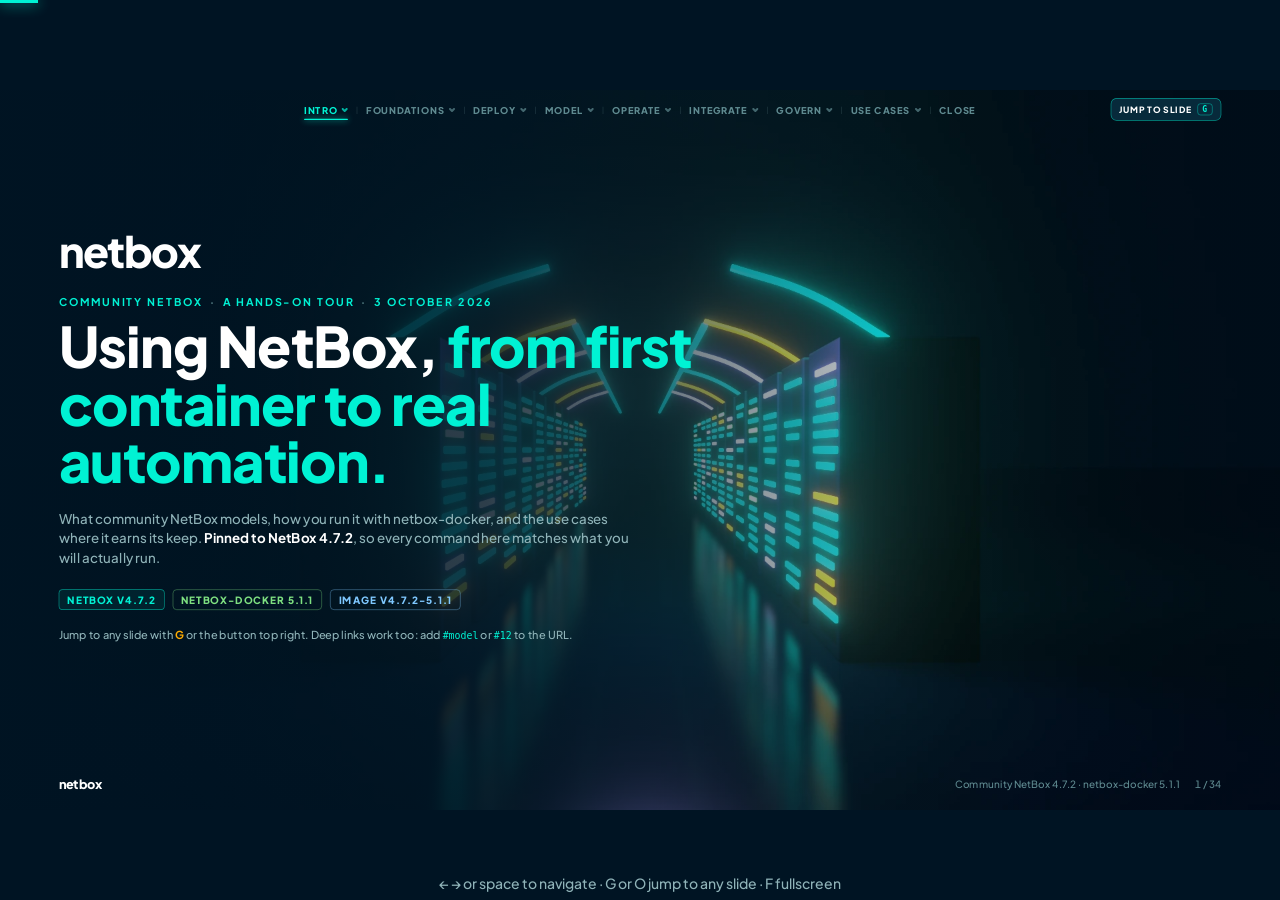
==== index.html @ e9784f98 "Add community NetBox 4.7.2 HTML presentation A 34-slide browser deck on using community NetBox, pinn" ====
<!DOCTYPE html>
<html lang="en">
<head>
<meta charset="utf-8">
<meta name="viewport" content="width=device-width, initial-scale=1">
<!-- HTML slides engine: fixed 1920x1080 stage, topic navigation, step reveals and auto-drawn diagram edges. -->
<title>Using Community NetBox 4.7.2</title>
<link rel="preconnect" href="https://fonts.googleapis.com">
<link rel="stylesheet" href="https://fonts.googleapis.com/css2?family=Plus+Jakarta+Sans:wght@400;500;600;700;800&display=swap">
<style>
  :root{
    --bg:#001423; --panel:#04202f; --panel-2:#072a3b; --panel-3:#083544;
    --line:rgba(0,242,212,.22); --line-strong:rgba(0,242,212,.55);
    --teal:#00f2d4; --teal-dim:#00857d; --text:#ffffff;
    --muted:#8fb3b8; --muted-2:#5f8a90; --yellow:#ffac00; --power:#7ee081; --red:#ff5d5d; --violet:#b39dff;
    --font:"Plus Jakarta Sans",system-ui,-apple-system,"Segoe UI",Helvetica,Arial,sans-serif;
    --mono:"SF Mono",Menlo,Consolas,monospace;
  }
  *{box-sizing:border-box}
  html,body{margin:0;height:100%;background:var(--bg);color:var(--text);font-family:var(--font);overflow:hidden}
  body{font-weight:500;-webkit-font-smoothing:antialiased}
  a{color:var(--teal);text-decoration:none}
  a:hover{text-decoration:underline}
  .viewport{position:fixed;inset:0;background:var(--bg)}
  .stage{position:absolute;left:50%;top:50%;width:1920px;height:1080px;transform-origin:center center;overflow:hidden}
  .slide{position:absolute;inset:0;padding:72px 88px 96px;display:none;flex-direction:column;justify-content:center}
  .slide.active{display:flex}

  .eyebrow{font-size:16px;font-weight:700;letter-spacing:.18em;text-transform:uppercase;color:var(--teal)}
  .eyebrow .sep{color:var(--muted-2);margin:0 10px}
  h1{font-size:44px;line-height:1.08;font-weight:800;margin:12px 0 0;letter-spacing:-.015em;max-width:62ch}
  h1 .accent{color:var(--teal)}
  .lede{font-size:20px;line-height:1.45;color:var(--muted);margin:12px 0 0;max-width:90ch}
  .lede b{color:var(--text)}
  .label{font-size:14px;font-weight:800;letter-spacing:.15em;text-transform:uppercase;color:var(--muted-2)}
  code,.mono{font-family:var(--mono);font-size:.9em;color:var(--teal)}
  .footer{position:absolute;left:88px;right:88px;bottom:28px;display:flex;justify-content:space-between;align-items:center;font-size:15px;color:var(--muted-2);gap:40px}
  .footer .wordmark{font-weight:800;font-size:19px;letter-spacing:-.02em;color:var(--text)}
  .footer .wordmark span{color:var(--teal);font-weight:600;margin-left:4px}
  .footer .num{font-variant-numeric:tabular-nums}
  .prog{position:absolute;left:0;top:0;height:3px;background:var(--teal);box-shadow:0 0 14px var(--teal);z-index:60;transition:width .45s}
  .hint{position:fixed;left:50%;bottom:8px;transform:translateX(-50%);font-size:14px;color:var(--muted);transition:opacity .6s;z-index:70}
  .hint.hide{opacity:0}

  [data-in]{opacity:0;transform:translateY(16px);transition:opacity .45s,transform .45s}
  [data-in].vis{opacity:1;transform:none}

  /* status chips */
  .st{display:inline-flex;align-items:center;gap:6px;font-size:13px;font-weight:800;letter-spacing:.1em;text-transform:uppercase;padding:4px 9px;border-radius:6px;white-space:nowrap;line-height:1}
  .st.ok{color:var(--teal);border:1px solid var(--line-strong);background:rgba(0,242,212,.07)}
  .st.part{color:var(--yellow);border:1px solid rgba(255,172,0,.55);background:rgba(255,172,0,.07)}
  .st.no{color:var(--red);border:1px solid rgba(255,93,93,.55);background:rgba(255,93,93,.07)}
  .st.cf{color:var(--violet);border:1px solid rgba(179,157,255,.5)}
  .st.nat{color:var(--power);border:1px solid rgba(126,224,129,.5)}
  .st.pl{color:#7fc8ff;border:1px solid rgba(127,200,255,.5)}

  .card{background:var(--panel);border:1px solid var(--line);border-radius:14px;padding:18px 22px;display:flex;flex-direction:column;gap:8px;min-height:0}
  .card h3{margin:0;font-size:22px;font-weight:800;letter-spacing:-.01em}
  .card p{margin:0;font-size:18px;line-height:1.45;color:#dbe8ea}
  .card.hl{border-color:var(--line-strong);background:var(--panel-3)}
  .card.warn{border-color:rgba(255,172,0,.4);background:rgba(255,172,0,.05)}
  .card.bad{border-color:rgba(255,93,93,.4);background:rgba(255,93,93,.05)}
  .g2{display:grid;grid-template-columns:repeat(2,1fr);gap:20px}
  .g3{display:grid;grid-template-columns:repeat(3,1fr);gap:20px}
  .g4{display:grid;grid-template-columns:repeat(4,1fr);gap:18px}
  .body{flex:0 0 auto;margin-top:28px;display:flex;flex-direction:column;gap:20px}
  ul.t{margin:0;padding-left:18px;font-size:17.5px;line-height:1.5;color:#dbe8ea}
  ul.t li{margin-bottom:4px}
  ul.t li b{color:var(--text)}
  .note{font-size:16.5px;line-height:1.45;color:var(--muted)}
  .note b{color:var(--yellow)}
  .where{font-family:var(--mono);font-size:13.5px;color:var(--muted);border-top:1px solid rgba(143,179,184,.18);padding-top:8px;margin-top:auto}
  .where a{font-family:var(--mono)}

  pre{margin:0;font-family:var(--mono);font-size:16px;line-height:1.55;color:#dbe8ea;white-space:pre;overflow:hidden}
  pre .c{color:var(--muted-2)} pre .m{color:var(--yellow)} pre .k{color:var(--teal)} pre .r{color:var(--power)} pre .e{color:var(--red)}

  /* tables */
  .tbl{border:1px solid var(--line);border-radius:14px;overflow:hidden;background:var(--panel)}
  .tr{display:grid;align-items:center;border-bottom:1px solid rgba(143,179,184,.13)}
  .tr:last-child{border-bottom:0}
  .tr>div{padding:11px 18px;font-size:17px;line-height:1.35;color:#dbe8ea}
  .tr.h>div{font-size:13px;font-weight:800;letter-spacing:.14em;text-transform:uppercase;color:var(--muted-2);background:var(--panel-2)}
  .tr .n{font-weight:800;color:var(--text)}
  .tr.sec>div{font-size:13px;font-weight:800;letter-spacing:.16em;text-transform:uppercase;color:var(--teal);background:rgba(0,242,212,.05);padding:8px 18px}
  .tr.sec.hi>div{color:var(--yellow);background:rgba(255,172,0,.05)}

  /* title */
  .s-title{justify-content:center}
  .g2,.g3,.g4{align-items:start}
  .g2.eq,.g3.eq,.g4.eq{align-items:stretch}
  .s-title h1{font-size:84px;max-width:18ch;line-height:1.03}
  .lockup{display:flex;align-items:center;gap:22px;margin-bottom:28px}
  .lockup .nb{font-size:30px;font-weight:800;letter-spacing:-.025em}
  .lockup .nb i{font-style:normal;color:var(--teal);font-weight:600;margin-left:5px}
  .lockup .x{width:1px;height:32px;background:rgba(143,179,184,.32)}
  .lockup .cu{font-size:26px;font-weight:700;color:var(--muted)}
  .orbit{position:absolute;right:-180px;top:-160px;width:900px;height:900px;opacity:.45;pointer-events:none}
  .orbit circle{fill:none;stroke:rgba(0,242,212,.16)}
  .legend{display:flex;gap:14px;flex-wrap:wrap;align-items:center;margin-top:30px}
  .legend span.l{font-size:15px;color:var(--muted);font-weight:600;margin-right:10px}

  /* diagram helpers */
  .dia{position:relative;background:var(--panel);border:1px solid var(--line);border-radius:18px;overflow:hidden}
  .dia::before{content:"";position:absolute;inset:0;background-image:radial-gradient(rgba(0,242,212,.06) 1px,transparent 1px);background-size:26px 26px;pointer-events:none}
  .dia svg.w{position:absolute;inset:0;width:100%;height:100%}
  .dia svg.w path{fill:none;stroke:rgba(0,242,212,.45);stroke-width:2}
  .dia svg.w path.y{stroke:rgba(255,172,0,.6);stroke-dasharray:6 6}
  .dia svg.w path.r{stroke:rgba(255,93,93,.6);stroke-dasharray:6 6}
  .dia svg.w path.v{stroke:rgba(179,157,255,.65)}
  .dia svg.w text{font-family:var(--font);font-size:13px;font-weight:700;fill:var(--muted);letter-spacing:.06em}
  .nd{position:absolute;background:var(--panel-2);border:1px solid rgba(0,242,212,.25);border-radius:12px;padding:10px 14px;display:flex;flex-direction:column;gap:3px}
  .nd b{font-size:17px;font-weight:800;letter-spacing:-.01em}
  .nd small{font-size:14.5px;color:var(--muted);font-weight:600;line-height:1.35}
  .nd .v{font-family:var(--mono);font-size:13.5px;color:var(--teal)}
  .nd.co{border-color:rgba(179,157,255,.6);background:rgba(179,157,255,.07)}
  .nd.cfx{border-style:dashed;border-color:rgba(179,157,255,.55)}
  .nd.hero{border-color:var(--teal);background:var(--panel-3);box-shadow:0 0 30px rgba(0,242,212,.15)}
  .nd.gap{border-color:rgba(255,93,93,.55);background:rgba(255,93,93,.06)}
  .nd.ext{border-color:rgba(143,179,184,.35);background:rgba(0,20,35,.6)}
  .nd .k{font-size:12px;font-weight:800;letter-spacing:.14em;text-transform:uppercase;color:var(--muted-2)}

  /* mapping slide */
  .map{display:grid;grid-template-columns:repeat(4,1fr);gap:16px}
  .mp{background:var(--panel);border:1px solid var(--line);border-radius:14px;padding:14px 18px;display:flex;flex-direction:column;gap:7px;border-left:5px solid var(--c,var(--teal))}
  .mp .t{font-size:19px;font-weight:800}
  .mp .s{font-size:14px;color:var(--muted);font-weight:600}
  .mp .row{display:flex;justify-content:space-between;gap:10px;align-items:center;font-size:15.5px;color:#dbe8ea;padding:5px 0;border-top:1px solid rgba(143,179,184,.12)}
  .mp .row code{font-size:13.5px}
  .mp .row>span:first-child{flex:1}
  .dia svg.e{position:absolute;inset:0;width:100%;height:100%;pointer-events:none;overflow:visible}
  .dia svg.e path{fill:none;stroke:rgba(0,242,212,.5);stroke-width:2}
  .dia svg.e path.v{stroke:rgba(179,157,255,.7)}
  .dia svg.e path.r{stroke:rgba(255,93,93,.6);stroke-dasharray:6 6}
  .dia svg.e path.y{stroke:rgba(255,172,0,.6);stroke-dasharray:6 6}
  .dia svg.e text{font-family:var(--font);font-size:13px;font-weight:700;fill:var(--muted);letter-spacing:.05em;paint-order:stroke;stroke:var(--panel);stroke-width:5px}

  /* flow */
  .flow{display:flex;align-items:stretch;gap:0}
  .fs{flex:1;background:var(--panel);border:1px solid var(--line);border-radius:12px;padding:12px 14px;display:flex;flex-direction:column;gap:5px;position:relative}
  .fs + .fs{margin-left:22px}
  .fs + .fs::before{content:"";position:absolute;left:-17px;top:50%;width:10px;height:10px;border-top:3px solid var(--teal);border-right:3px solid var(--teal);transform:translateY(-50%) rotate(45deg)}
  .fs .n{font-size:12px;font-weight:800;letter-spacing:.14em;text-transform:uppercase;color:var(--muted-2)}
  .fs b{font-size:18px;font-weight:800}
  .fs small{font-size:15px;color:var(--muted);font-weight:600;line-height:1.35}
  .fs .st{align-self:flex-start;margin-top:auto}
  .fs.bad{border-color:rgba(255,93,93,.45)}
  .fs.part{border-color:rgba(255,172,0,.45)}

  /* tree */
  .tree{font-family:var(--mono);font-size:17px;line-height:1.75;color:#dbe8ea;white-space:pre}
  .tree .p{color:var(--teal)}
  .tree .z{color:var(--violet)}
  .tree .m{color:var(--muted-2)}
  .tree .rv{color:var(--yellow)}

  /* nested address plan (platform deck style) */
  .ipd{position:relative;height:560px}
  .ipb{position:absolute;border:1px solid rgba(0,242,212,.2);border-radius:14px;background:rgba(4,32,47,.55)}
  .ipb>.h{position:absolute;left:16px;right:16px;top:12px;display:flex;justify-content:space-between;align-items:center;gap:10px;font-size:14px;font-weight:800;letter-spacing:.12em;text-transform:uppercase;color:var(--muted-2)}
  .ipb>.h b{font-family:var(--mono);font-size:16px;letter-spacing:0;text-transform:none;color:var(--text);font-weight:700;margin-left:6px}
  .ipb.vrf{border-style:dashed;border-color:rgba(255,172,0,.35);background:transparent}
  .ipb.vrf>.h{color:rgba(255,172,0,.8)}
  .ipb.pool{border-color:rgba(179,157,255,.45)}
  .ipb.pool>.h{color:var(--violet)}
  .ipb.green{border-style:dashed;border-color:rgba(0,242,212,.45)}
  .tgs{display:flex;gap:6px;flex-wrap:wrap}
  .tg{font-size:14px;font-weight:800;letter-spacing:.04em;text-transform:none;padding:4px 8px;border-radius:6px;border:1px solid rgba(143,179,184,.3);color:var(--muted);white-space:nowrap}
  .tg.z{color:var(--violet);border-color:rgba(179,157,255,.5)}
  .tg.s{color:var(--teal);border-color:var(--line-strong)}
  .ipin{position:absolute;left:12px;right:12px;top:46px;display:flex;flex-direction:column;gap:8px}
  .ipu{display:grid;grid-template-columns:1fr 54px;gap:10px;align-items:center}
  .ipu .bar{height:9px;border-radius:5px;background:rgba(143,179,184,.16);overflow:hidden}
  .ipu .bar i{display:block;height:100%;background:var(--teal);border-radius:5px}
  .ipu em{font-style:normal;font-size:14px;font-weight:800;color:var(--teal);text-align:right;font-variant-numeric:tabular-nums}
  .iprow{display:grid;grid-template-columns:auto 1fr;gap:16px;align-items:center;padding:7px 10px;border-radius:8px;background:rgba(0,20,35,.6);border:1px solid rgba(143,179,184,.16)}
  .iprow .a{font-family:var(--mono);font-size:14.5px;color:var(--teal);white-space:nowrap}
  .iprow .t{font-size:14.5px;font-weight:600;color:var(--muted);text-align:right;line-height:1.25}
  .iprow .t s{text-decoration:none;display:block;font-size:13.5px;color:var(--teal)}
  .iprow.rng{border-style:dashed}
  .iprow.rv .a,.iprow.rv .t s{color:var(--yellow)}
  .iprow.nx{border-style:dashed;border-color:rgba(0,242,212,.4)}
  .ipmore{font-size:14px;font-weight:700;color:var(--muted-2);padding:0 10px}

  /* NetBox links */
  a.nb{display:inline-flex;align-items:center;gap:5px;font-family:var(--mono);font-size:13px;font-weight:700;color:var(--teal);border:1px solid var(--line-strong);border-radius:6px;padding:3px 8px;background:rgba(0,242,212,.06);white-space:nowrap;text-decoration:none;line-height:1.2}
  a.nb::after{content:"\2197";font-family:var(--font)}
  a.nb:hover{background:var(--teal);color:var(--bg);text-decoration:none}
  span.nb.none{display:inline-flex;font-size:12.5px;font-weight:700;color:var(--muted-2);border:1px dashed rgba(143,179,184,.35);border-radius:6px;padding:3px 8px;white-space:nowrap}
  a.lk{color:inherit;text-decoration:underline;text-decoration-color:rgba(0,242,212,.55);text-underline-offset:3px;text-decoration-thickness:1.5px}
  a.lk:hover{color:var(--teal)}
  .links{display:flex;gap:6px;flex-wrap:wrap;margin-top:8px}
  .tr .links{margin-top:0}

  .tbl.tight .tr>div{padding:7px 18px}  .lg{display:inline-block;background-repeat:no-repeat;background-position:left center;background-size:contain;flex:none}
  .footer .right{display:flex;align-items:center;gap:22px}
  /* topic navigation */
  .topics{position:absolute;left:88px;right:88px;top:14px;display:flex;justify-content:center;align-items:center;gap:2px;z-index:80}
  .tsec{position:relative}
  .tsec>button{background:none;border:0;font-family:var(--font);font-size:14px;font-weight:800;letter-spacing:.1em;text-transform:uppercase;color:var(--muted-2);padding:7px 11px;border-radius:8px;cursor:pointer;white-space:nowrap;position:relative;display:flex;align-items:center;gap:6px;transition:color .2s,background .2s}
  .tsec>button svg{width:10px;height:10px;stroke:currentColor;fill:none;stroke-width:3;stroke-linecap:round;stroke-linejoin:round;opacity:.7}
  .tsec:hover>button,.tsec.open>button{color:var(--text);background:rgba(0,242,212,.09)}
  .tsec.cur>button{color:var(--teal)}
  .tsec.cur>button::after{content:"";position:absolute;left:11px;right:11px;bottom:1px;height:2px;border-radius:2px;background:var(--teal);box-shadow:0 0 10px var(--teal)}
  .topics>span{width:1px;height:11px;background:rgba(143,179,184,.22);flex:none}
  .dd{position:absolute;left:50%;top:100%;padding-top:8px;min-width:300px;transform:translate(-50%,-4px);opacity:0;visibility:hidden;transition:opacity .15s,transform .15s,visibility .15s}
  .tsec:hover .dd,.tsec.open .dd{opacity:1;visibility:visible;transform:translate(-50%,0)}
  .tsec.hush .dd{opacity:0;visibility:hidden}
  .dd .in{background:var(--panel-2);border:1px solid var(--line-strong);border-radius:14px;padding:8px;box-shadow:0 24px 60px rgba(0,0,0,.6)}
  .dd button{display:grid;grid-template-columns:30px 1fr;gap:6px;align-items:baseline;width:100%;text-align:left;background:none;border:0;font-family:var(--font);font-size:15px;font-weight:700;color:#dbe8ea;padding:9px 12px;border-radius:9px;cursor:pointer;white-space:nowrap}
  .dd button em{font-style:normal;font-size:14px;color:var(--muted-2);font-weight:800;font-variant-numeric:tabular-nums}
  .dd button:hover{background:rgba(0,242,212,.1);color:var(--text)}
  .dd button.cur{background:var(--panel-3);color:var(--teal)}
  .dd button.cur em{color:var(--teal)}

  /* overview */
  .ov{position:fixed;inset:0;background:rgba(0,10,18,.96);z-index:90;display:none;padding:48px 60px;overflow:auto}
  .ov.on{display:block}
  .ov h2{margin:0 0 20px;font-size:24px}
  .ovg{display:grid;grid-template-columns:repeat(4,1fr);gap:10px}
  .ovg button{text-align:left;background:var(--panel);border:1px solid var(--line);border-radius:10px;padding:12px 15px;color:var(--text);font-family:var(--font);font-size:15px;font-weight:700;cursor:pointer}
  .ovg button:hover,.ovg button.cur{border-color:var(--teal);background:var(--panel-3)}
  .ovg em{font-style:normal;color:var(--teal);margin-right:10px}

  /* ---- deck additions (community NetBox deck) ---- */
  .s-title .bgimg{position:absolute;inset:0;background:var(--bg) url(assets/renders/hero.webp) center/cover no-repeat}
  .s-title .bgimg::after{content:"";position:absolute;inset:0;background:linear-gradient(90deg,rgba(0,20,35,.96) 0%,rgba(0,20,35,.82) 38%,rgba(0,20,35,.15) 75%,rgba(0,20,35,.35) 100%)}
  .s-title>*:not(.bgimg):not(.footer){position:relative;z-index:1}
  .s-title .vchips{display:flex;gap:12px;flex-wrap:wrap;margin-top:34px}
  .s-title .vchips .st{font-size:15px;padding:7px 12px}

  .shot{position:relative;border-radius:18px;overflow:hidden;border:1px solid var(--line-strong);background:#000014 center/cover no-repeat;box-shadow:0 0 60px rgba(0,242,212,.08)}
  .shot figcaption{position:absolute;left:0;right:0;bottom:0;padding:34px 20px 14px;font-size:14px;font-weight:700;letter-spacing:.06em;color:var(--muted);background:linear-gradient(0deg,rgba(0,20,35,.9),transparent)}
  .split{display:grid;grid-template-columns:1fr 720px;gap:36px;align-items:stretch}
  .split.rev{grid-template-columns:720px 1fr}
  .split>.col{display:flex;flex-direction:column;gap:18px;min-width:0}
  figure.shot{margin:0}

  .code{background:#00101b;border:1px solid var(--line);border-radius:14px;overflow:hidden}
  .code .bar{display:flex;justify-content:space-between;align-items:center;padding:9px 18px;background:var(--panel-2);font-size:13px;font-weight:800;letter-spacing:.14em;text-transform:uppercase;color:var(--muted-2)}
  .code .bar b{color:var(--teal);font-weight:800}
  .code pre{padding:16px 20px;font-size:16px;line-height:1.55}
  pre .s{color:var(--violet)}

  .tr.c2>div:nth-child(1){}
  .tr.c3{grid-template-columns:300px 1fr 330px}
  .tr.c4{grid-template-columns:300px 1fr 1fr 300px}
  .tr.c2{grid-template-columns:420px 1fr}
  .card h3 small{font-size:13px;font-weight:800;letter-spacing:.12em;text-transform:uppercase;color:var(--muted-2);display:block;margin-bottom:4px}
  .card.go{cursor:pointer;border-color:var(--line-strong);transition:border-color .2s,background .2s}
  .card.go.ex .nbr::after{content:"  \00b7  worked example \2192";color:var(--muted);letter-spacing:.1em}
  .card.go:hover{border-color:var(--teal);background:var(--panel-3)}
  .card .nbr{font-size:13px;font-weight:800;letter-spacing:.14em;text-transform:uppercase;color:var(--teal)}
  .keys{display:flex;gap:10px;flex-wrap:wrap}
  .keys kbd{font-family:var(--mono);font-size:15px;color:var(--text);background:var(--panel-2);border:1px solid var(--line-strong);border-bottom-width:3px;border-radius:7px;padding:3px 9px}
  .big{font-size:30px;font-weight:800;letter-spacing:-.01em}
  .big .accent{color:var(--teal)}
  .mono-pill{font-family:var(--mono);font-size:19px;font-weight:700;color:var(--teal);background:rgba(0,242,212,.07);border:1px solid var(--line-strong);border-radius:10px;padding:10px 16px;display:inline-block}

  /* jump control */
  .jumpbtn{position:absolute;right:88px;top:12px;z-index:85;display:flex;align-items:center;gap:8px;background:var(--panel-2);border:1px solid var(--line-strong);border-radius:9px;color:var(--text);font-family:var(--font);font-size:13px;font-weight:800;letter-spacing:.1em;text-transform:uppercase;padding:7px 12px;cursor:pointer}
  .jumpbtn:hover{background:var(--panel-3);border-color:var(--teal)}
  .jumpbtn kbd{font-family:var(--mono);font-size:12px;color:var(--teal);border:1px solid var(--line-strong);border-radius:5px;padding:1px 6px}
  .ovbar{display:flex;gap:16px;align-items:center;margin:0 0 20px}
  .ovbar h2{margin:0}
  .ovbar input{flex:1;max-width:560px;background:var(--panel);border:1px solid var(--line-strong);border-radius:10px;color:var(--text);font-family:var(--font);font-size:17px;font-weight:600;padding:11px 16px;outline:none}
  .ovbar input:focus{border-color:var(--teal);box-shadow:0 0 0 3px rgba(0,242,212,.15)}
  .ovbar span{font-size:14px;color:var(--muted)}
  .ovg button small{display:block;margin-top:4px;font-size:12px;font-weight:800;letter-spacing:.12em;text-transform:uppercase;color:var(--muted-2)}
  .ovg button.off{display:none}
  .ovg button.hit{border-color:var(--teal);background:var(--panel-3)}

  /* plain text wordmark, no logo artwork */
  .footer .brand{display:flex;align-items:center;gap:18px}
  .titlemark{font-size:64px;font-weight:800;letter-spacing:-.035em;line-height:1;margin-bottom:34px}
</style>
</head>
<body>
<div class="viewport">
<div class="prog" id="prog"></div>
<div class="stage" id="stage">
<nav class="topics" id="topics"></nav>
<button class="jumpbtn" id="jumpbtn" type="button">Jump to slide <kbd>G</kbd></button>
<!-- ============================================================ 1 TITLE -->
<section class="slide s-title active" id="title" data-title="Title" data-topic="Intro">
  <div class="bgimg" role="img" aria-label="A data centre aisle rendered in Blender, racks lit in teal and amber with glowing overhead cabling"></div>
  <div class="titlemark">netbox</div>
  <div class="eyebrow">Community NetBox<span class="sep">&middot;</span>A hands-on tour<span class="sep">&middot;</span>3 October 2026</div>
  <h1>Using NetBox, <span class="accent">from first container to real automation.</span></h1>
  <p class="lede" style="margin-top:28px;max-width:62ch">What community NetBox models, how you run it with netbox-docker, and the use cases where it earns its keep. <b>Pinned to NetBox 4.7.2</b>, so every command here matches what you will actually run.</p>
  <div class="vchips">
    <span class="st ok">NetBox v4.7.2</span>
    <span class="st nat">netbox-docker 5.1.1</span>
    <span class="st pl">image v4.7.2-5.1.1</span>
  </div>
  <p class="note" style="margin-top:26px">Jump to any slide with <b>G</b> or the button top right. Deep links work too: add <code>#model</code> or <code>#12</code> to the URL.</p>
  <div class="footer"><div class="brand"><div class="wordmark">netbox</div></div><div class="right"><span>Community NetBox 4.7.2 &middot; netbox-docker 5.1.1</span><div class="num"></div></div></div>
</section>

<!-- ============================================================ 2 AGENDA -->
<section class="slide" id="agenda" data-title="Agenda">
  <div class="eyebrow">Intro<span class="sep">&middot;</span>Where we are going</div>
  <h1>Six chapters, <span class="accent">pick any one to jump in.</span></h1>
  <div class="body">
    <div class="g3 eq">
      <div class="card go" data-goto="foundations" data-in="1"><span class="nbr">01 &middot; Foundations</span><h3>What NetBox is</h3><p>Source of truth, the version story, what is new in 4.7 and the shape of the data model.</p></div>
      <div class="card go" data-goto="deploy" data-in="2"><span class="nbr">02 &middot; Deploy</span><h3>Running it with netbox-docker</h3><p>Five containers, a four-command quick start, hardening and upgrade traps.</p></div>
      <div class="card go" data-goto="model" data-in="3"><span class="nbr">03 &middot; Model</span><h3>Describing your estate</h3><p>DCIM, power and cooling, IPAM, virtualisation and circuits.</p></div>
      <div class="card go" data-goto="operate" data-in="4"><span class="nbr">04 &middot; Operate</span><h3>Customise and automate</h3><p>Custom fields, REST and GraphQL, event rules and custom scripts.</p></div>
      <div class="card go" data-goto="integrate" data-in="5"><span class="nbr">05 &middot; Integrate</span><h3>Plugging it into everything</h3><p>Ansible, Terraform, pynetbox and the plugin ecosystem.</p></div>
      <div class="card go" data-goto="govern" data-in="6"><span class="nbr">06 &middot; Govern and use cases</span><h3>Trust it, then use it</h3><p>Change logging, permissions, SSO, day-2 operations and eight worked use cases.</p></div>
    </div>
    <div class="card" data-in="7" style="flex-direction:row;align-items:center;gap:28px">
      <span class="label">Keys</span>
      <div class="keys"><span><kbd>&larr;</kbd> <kbd>&rarr;</kbd> or <kbd>space</kbd> step through</span><span><kbd>G</kbd> or <kbd>/</kbd> jump and search</span><span><kbd>A</kbd> reveal everything on a slide</span><span><kbd>F</kbd> fullscreen</span><span><kbd>Home</kbd> <kbd>End</kbd></span></div>
    </div>
  </div>
  <div class="footer"><div class="brand"><div class="wordmark">netbox</div></div><div class="right"><span>Community NetBox 4.7.2 &middot; netbox-docker 5.1.1</span><div class="num"></div></div></div>
</section>

<!-- ============================================================ 3 WHY NETBOX -->
<section class="slide" id="foundations" data-title="Why NetBox" data-topic="Foundations">
  <div class="eyebrow">Foundations<span class="sep">&middot;</span>The idea</div>
  <h1>NetBox records what your infrastructure <span class="accent">should be.</span> Everything else checks it.</h1>
  <div class="body">
    <div class="g3 eq">
      <div class="card hl" data-in="1"><h3>Intended state, not observed state</h3><p>Monitoring and discovery tell you what is happening. NetBox holds what you decided: the rack a server belongs in, the prefix a site was given, the circuit that feeds it.</p></div>
      <div class="card" data-in="2"><h3>An opinionated model</h3><p>Sites, racks, devices, cables, prefixes, VLANs, circuits and virtual machines already exist, with the relationships between them. You start modelling on day one instead of designing tables.</p></div>
      <div class="card" data-in="3"><h3>API first</h3><p>Anything you can click in the UI is available over REST and GraphQL. That is what lets automation read NetBox instead of a spreadsheet.</p></div>
    </div>
    <div class="card warn" data-in="4"><h3>What community NetBox does not do</h3><p>It does not poll devices, discover your network or push configuration to hardware. Those jobs belong to other tools that use NetBox as their input, which is exactly the pattern the later chapters show.</p><div class="where">source: <a class="lk" target="_blank" href="https://netboxlabs.com/docs/netbox/">NetBox documentation</a></div></div>
  </div>
  <div class="footer"><div class="brand"><div class="wordmark">netbox</div></div><div class="right"><span>Community NetBox 4.7.2 &middot; netbox-docker 5.1.1</span><div class="num"></div></div></div>
</section>

<!-- ============================================================ 4 VERSIONS -->
<section class="slide" data-title="Two version numbers">
  <div class="eyebrow">Foundations<span class="sep">&middot;</span>Versioning</div>
  <h1>Two version numbers, <span class="accent">one image tag.</span></h1>
  <div class="body">
    <div class="g3 eq">
      <div class="card"><span class="label">NetBox core</span><div class="big">v<span class="accent">4.7.2</span></div><p>Released 29 September 2026. The latest release in the 4.7 series.</p><div class="links"><a class="nb" target="_blank" href="https://github.com/netbox-community/netbox/releases/tag/v4.7.2">release v4.7.2</a></div></div>
      <div class="card"><span class="label">netbox-docker</span><div class="big"><span class="accent">5.1.1</span></div><p>The container packaging. It has its own version and only supports NetBox 4.7.x and above.</p><div class="links"><a class="nb" target="_blank" href="https://github.com/netbox-community/netbox-docker/releases/tag/5.1.1">release 5.1.1</a></div></div>
      <div class="card hl"><span class="label">Image tag to use</span><div class="big" style="font-size:25px"><span class="accent">v4.7.2-5.1.1</span></div><p>NetBox version, a dash, then the netbox-docker version it was built with.</p><div class="links"><a class="nb" target="_blank" href="https://hub.docker.com/r/netboxcommunity/netbox/tags">docker hub tags</a></div></div>
    </div>
    <div class="tbl tight" data-in="1">
      <div class="tr h c3" style="grid-template-columns:320px 1fr 260px"><div>Tag form</div><div>What it means</div><div>Use it for</div></div>
      <div class="tr c3" style="grid-template-columns:320px 1fr 260px"><div class="n"><code>vX.Y.Z-a.b.c</code></div><div>A specific NetBox release with a specific netbox-docker version</div><div><span class="st ok">Production</span></div></div>
      <div class="tr c3" style="grid-template-columns:320px 1fr 260px"><div class="n"><code>vX.Y-a.b.c</code></div><div>The newest patch of one NetBox minor, same netbox-docker version</div><div><span class="st part">Acceptable</span></div></div>
      <div class="tr c3" style="grid-template-columns:320px 1fr 260px"><div class="n"><code>latest-a.b.c</code></div><div>Whatever the newest stable NetBox is, which can change under you</div><div><span class="st no">Not for production</span></div></div>
    </div>
    <p class="note" data-in="2"><b>Watch out:</b> the <code>docker-compose.yml</code> in netbox-docker 5.1.1 defaults to the floating <code>v4.7-5.1.1</code>. Set <code>VERSION</code> yourself to pin it to <code>v4.7.2-5.1.1</code>, and keep the checked-out netbox-docker version in step with the image. The README is explicit that they must match.</p>
    <div class="where">source: <a class="lk" target="_blank" href="https://github.com/netbox-community/netbox-docker#container-image-tags">netbox-docker README, Container Image Tags</a> &middot; image tag published 2 October 2026 on Docker Hub</div>
  </div>
  <div class="footer"><div class="brand"><div class="wordmark">netbox</div></div><div class="right"><span>Community NetBox 4.7.2 &middot; netbox-docker 5.1.1</span><div class="num"></div></div></div>
</section>

<!-- ============================================================ 5 WHAT'S NEW -->
<section class="slide" data-title="What is new in 4.7">
  <div class="eyebrow">Foundations<span class="sep">&middot;</span>NetBox 4.7</div>
  <h1>NetBox 4.7 adds cooling, breakout ports and <span class="accent">a faster, safer API.</span></h1>
  <div class="body">
    <div class="g4 eq">
      <div class="card hl" data-in="1"><h3><small>Model</small>Cooling infrastructure</h3><p>Cooling sources and coolant feeds that mirror power panels and feeds, plus intakes and outflows on devices for CDUs and manifolds.</p></div>
      <div class="card" data-in="2"><h3><small>Model</small>Channelised interfaces</h3><p>Breakout ports modelled natively. One cable to the parent, a traced path per channel.</p></div>
      <div class="card" data-in="3"><h3><small>Model</small>Multi-protocol services</h3><p>One service can expose <code>tcp/53</code> and <code>udp/53</code> through a unified <code>port_mappings</code> field.</p></div>
      <div class="card" data-in="4"><h3><small>Model</small>Module bay types</h3><p>Say which modules a bay accepts, and move an installed module to another bay, even on another device.</p></div>
      <div class="card" data-in="5"><h3><small>API</small>Background bulk writes</h3><p>Add <code>?background=true</code> to a bulk request. You get a 202 and a job to inspect, so big batches stop timing out at the proxy.</p></div>
      <div class="card" data-in="6"><h3><small>API</small>Per-object bulk errors</h3><p>A failed bulk call now names the index of each bad object with its field errors, so you can resubmit only those.</p></div>
      <div class="card" data-in="7"><h3><small>Automation</small>Cached config context</h3><p>Merged config context is pre-rendered per device and VM, then invalidated automatically when inputs change.</p></div>
      <div class="card" data-in="8"><h3><small>Automation</small>Smarter event rules</h3><p>Conditions can compare pre-change and post-change snapshots with new <code>changed</code> and <code>unchanged</code> operators.</p></div>
    </div>
    <div class="where">source: <a class="lk" target="_blank" href="https://netboxlabs.com/docs/netbox/release-notes/version-4.7">NetBox v4.7 release notes</a></div>
  </div>
  <div class="footer"><div class="brand"><div class="wordmark">netbox</div></div><div class="right"><span>Community NetBox 4.7.2 &middot; netbox-docker 5.1.1</span><div class="num"></div></div></div>
</section>

<!-- ============================================================ 6 DATA MODEL -->
<section class="slide" data-title="The data model">
  <div class="eyebrow">Foundations<span class="sep">&middot;</span>The shape of it</div>
  <h1>A few core objects, <span class="accent">nested the way your estate is.</span></h1>
  <div class="body">
    <div class="split">
      <div class="col">
        <div class="card" data-in="1"><div class="tree"><span class="p">Region</span> / <span class="p">Site group</span>                 <span class="m">where in the world</span>
<span class="m">└─</span> <span class="p">Site</span>                             <span class="m">a building or campus</span>
   <span class="m">└─</span> <span class="p">Location</span>                      <span class="m">a room or cage, nestable</span>
      <span class="m">└─</span> <span class="p">Rack</span>                       <span class="m">with numbered units</span>
         <span class="m">└─</span> <span class="p">Device</span>                  <span class="m">has a role, type and status</span>
            <span class="m">├─</span> <span class="z">Interface</span> <span class="m">──</span> <span class="rv">Cable</span> <span class="m">──</span> <span class="z">Interface</span>
            <span class="m">└─</span> <span class="z">IP address</span>, <span class="z">VLAN</span>, <span class="z">power port</span></div></div>
        <p class="note" data-in="2">Cutting across all of it: <b>tenants</b> say who owns something, <b>tags</b> label anything, and <b>custom fields</b> add the attributes only you care about.</p>
        <p class="note" data-in="3">From 4.7 the nested group models (regions, locations, device roles and more) are stored with PostgreSQL <code>ltree</code> rather than django-mptt. Plugin authors need to know. Everyone else just gets faster tree queries.</p>
        <div class="where">source: <a class="lk" target="_blank" href="https://netboxlabs.com/docs/netbox/features/">NetBox features overview</a></div>
      </div>
      <figure class="shot" style="background-image:url(assets/renders/datamodel.webp)" role="img" aria-label="Five glowing tiers stacked like a pyramid, from region at the bottom to device at the top"><figcaption>Region, site, location, rack, device. Each tier narrows to the thing you rack.</figcaption></figure>
    </div>
  </div>
  <div class="footer"><div class="brand"><div class="wordmark">netbox</div></div><div class="right"><span>Community NetBox 4.7.2 &middot; netbox-docker 5.1.1</span><div class="num"></div></div></div>
</section>

<!-- ============================================================ 7 ARCHITECTURE -->
<section class="slide" id="deploy" data-title="Five containers" data-topic="Deploy">
  <div class="eyebrow">Deploy<span class="sep">&middot;</span>What netbox-docker runs</div>
  <h1>Five containers, <span class="accent">one compose file.</span></h1>
  <div class="body">
    <div class="dia" style="height:470px" data-edges="user>nb|HTTP 8080;nb>pg|SQL;nb>rd;nb>rc;wk>pg;wk>rd">
      <div class="nd ext" data-id="user" style="left:60px;top:180px;width:270px"><span class="k">Client</span><b>Browser or API client</b><small>Via your reverse proxy</small></div>
      <div class="nd hero" data-id="nb" style="left:560px;top:50px;width:400px"><span class="k">Service: netbox</span><b>NetBox web and API</b><small>UI, REST, GraphQL</small><span class="v">netboxcommunity/netbox:v4.7.2-5.1.1</span></div>
      <div class="nd" data-id="wk" style="left:560px;top:310px;width:400px"><span class="k">Service: netbox-worker</span><b>Background worker</b><small>Webhooks, scripts, jobs</small><span class="v">same image, runs rqworker</span></div>
      <div class="nd" data-id="pg" style="left:1220px;top:30px;width:440px"><span class="k">Service: postgres</span><b>PostgreSQL 18</b><small>The system of record</small><span class="v">postgres:18-alpine</span></div>
      <div class="nd" data-id="rd" style="left:1220px;top:185px;width:440px"><span class="k">Service: redis</span><b>Valkey 9.1, persistent</b><small>Task queue for background jobs</small><span class="v">appendonly yes</span></div>
      <div class="nd" data-id="rc" style="left:1220px;top:340px;width:440px"><span class="k">Service: redis-cache</span><b>Valkey 9.1, ephemeral</b><small>Cache only, nothing to back up</small><span class="v">no persistence</span></div>
    </div>
    <p class="note">The worker is the same image as the web container, started with a different command. If webhooks, event rules or custom scripts do nothing, check the worker first.</p>
    <div class="where">source: <a class="lk" target="_blank" href="https://github.com/netbox-community/netbox-docker/blob/5.1.1/docker-compose.yml">docker-compose.yml at tag 5.1.1</a></div>
  </div>
  <div class="footer"><div class="brand"><div class="wordmark">netbox</div></div><div class="right"><span>Community NetBox 4.7.2 &middot; netbox-docker 5.1.1</span><div class="num"></div></div></div>
</section>

<!-- ============================================================ 8 QUICK START -->
<section class="slide" data-title="Quick start">
  <div class="eyebrow">Deploy<span class="sep">&middot;</span>Quick start</div>
  <h1>Up and running in a few commands, <span class="accent">pinned to v4.7.2-5.1.1.</span></h1>
  <div class="body">
    <div class="split">
      <div class="col">
        <div class="code"><div class="bar"><span>terminal</span><b>netbox-docker 5.1.1</b></div><pre><span class="c"># 1. Get the netbox-docker files at the version that matches the image</span>
git clone -b <span class="m">5.1.1</span> https://github.com/netbox-community/netbox-docker.git
cd netbox-docker

<span class="c"># 2. Pin the image and publish the web port</span>
echo "VERSION=<span class="m">v4.7.2-5.1.1</span>" &gt; .env
cp docker-compose.override.yml.example docker-compose.override.yml

<span class="c"># 3. Pull and start</span>
docker compose pull
docker compose up -d

<span class="c"># 4. Create the first admin once it is healthy</span>
docker compose exec netbox /opt/netbox/netbox/manage.py createsuperuser</pre></div>
        <p class="note">Give it a few minutes on first start while the database migrates. Then open <code>http://localhost:8000/</code>. The override example maps host port 8000 to the container's 8080.</p>
        <p class="note">Restarting from an empty database a lot? Set the <code>SUPERUSER_*</code> variables in the override file instead of running <code>createsuperuser</code> by hand.</p>
      </div>
      <figure class="shot" style="background-image:url(assets/renders/containers.webp)" role="img" aria-label="A glowing plinth carrying a large central block with a database cylinder, a cache cube and a worker block linked to it"><figcaption>NetBox in the middle, its database, cache and worker around it.</figcaption></figure>
    </div>
    <div class="where">source: <a class="lk" target="_blank" href="https://github.com/netbox-community/netbox-docker#quickstart">netbox-docker README, Quickstart</a> &middot; <a class="lk" target="_blank" href="https://github.com/netbox-community/netbox-docker/wiki/Getting-Started">Getting Started wiki</a></div>
  </div>
  <div class="footer"><div class="brand"><div class="wordmark">netbox</div></div><div class="right"><span>Community NetBox 4.7.2 &middot; netbox-docker 5.1.1</span><div class="num"></div></div></div>
</section>

<!-- ============================================================ 9 HARDENING -->
<section class="slide" data-title="Configure and harden">
  <div class="eyebrow">Deploy<span class="sep">&middot;</span>Before anyone else logs in</div>
  <h1>The defaults get you running. <span class="accent">They are not a production setup.</span></h1>
  <div class="body">
    <div class="g3 eq">
      <div class="card" data-in="1"><h3>Where configuration lives</h3><ul class="t"><li><code>env/netbox.env</code>, <code>postgres.env</code>, <code>redis.env</code> for settings</li><li><code>configuration/</code> mounted read-only at <code>/etc/netbox/config</code></li><li><code>plugins.py</code>, <code>ldap/</code> and <code>extra.py</code> live in that folder</li></ul></div>
      <div class="card" data-in="2"><h3>What persists</h3><ul class="t"><li><code>netbox-postgres</code> the database</li><li><code>netbox-redis-data</code> the task queue</li><li><code>netbox-media-files</code> uploads</li><li><code>netbox-scripts-files</code> and <code>netbox-reports-files</code> your custom code</li></ul></div>
      <div class="card warn" data-in="3"><h3>Change before go-live</h3><ul class="t"><li>The example database and Redis passwords in <code>env/</code></li><li>The shipped <code>API_TOKEN_PEPPER_1</code>, a public example value</li><li><code>CORS_ORIGIN_ALLOW_ALL=True</code>, which is set by default</li><li>Mail settings, which point at <code>localhost</code></li></ul></div>
    </div>
    <div class="g2 eq" data-in="4">
      <div class="card hl"><h3>Put TLS in front</h3><p>The container speaks plain HTTP on 8080. Terminate TLS on a reverse proxy or load balancer, and publish only that.</p></div>
      <div class="card hl"><h3>Add single sign-on early</h3><p>The override example ships Okta and Google environment variables, and the config folder has an LDAP slot. Adding SSO after people have local accounts is harder than starting with it.</p></div>
    </div>
    <div class="where">source: netbox-docker 5.1.1 <a class="lk" target="_blank" href="https://github.com/netbox-community/netbox-docker/tree/5.1.1/env">env/</a> and <a class="lk" target="_blank" href="https://github.com/netbox-community/netbox-docker/blob/5.1.1/docker-compose.override.yml.example">docker-compose.override.yml.example</a></div>
  </div>
  <div class="footer"><div class="brand"><div class="wordmark">netbox</div></div><div class="right"><span>Community NetBox 4.7.2 &middot; netbox-docker 5.1.1</span><div class="num"></div></div></div>
</section>

<!-- ============================================================ 10 REQUIREMENTS AND UPGRADES -->
<section class="slide" data-title="Requirements and upgrades">
  <div class="eyebrow">Deploy<span class="sep">&middot;</span>Read this before upgrading</div>
  <h1>4.7 raised the floor, and 4.7.2 <span class="accent">closes a token exposure.</span></h1>
  <div class="body">
    <div class="g3 eq">
      <div class="card hl" data-in="1"><h3>Hard requirements</h3><ul class="t"><li><b>PostgreSQL 15 or later.</b> 14 is dropped and the upgrade aborts on it</li><li>The <b><code>ltree</code></b> extension. NetBox installs it if the database user has <code>CREATE</code> on the database</li><li><b>Redis 6.0 or later.</b> 5.x is dropped. netbox-docker uses Valkey</li></ul></div>
      <div class="card warn" data-in="2"><h3>Plan a maintenance window</h3><p>The move from django-mptt to <code>ltree</code> locks tables and backfills them, and the upgrade then rebuilds the config context cache with one update per device and VM. On a large estate that can take minutes, and it is not practically reversible.</p></div>
      <div class="card bad" data-in="3"><h3>Security: replace exposed tokens</h3><p>In 4.7.0 and 4.7.1, API tokens created through background bulk requests were recorded in plaintext in job results, readable by anyone who can view jobs. 4.7.2 rejects such requests. Treat any token made that way as exposed and replace it.</p></div>
    </div>
    <div class="card warn" data-in="4"><h3>If you restored a database from a v4.7.0 dump</h3><p>The triggers that cascade hierarchical paths were not recreated by that restore, so renaming or moving a region, location, tenant group or similar did not update its descendants. Upgrading reinstalls the triggers but does not repair values already stale. The documentation has a procedure to detect and correct them.</p><div class="links"><a class="nb" target="_blank" href="https://netboxlabs.com/docs/netbox/administration/repairing-hierarchical-paths">repairing hierarchical paths</a></div></div>
    <div class="where">source: <a class="lk" target="_blank" href="https://netboxlabs.com/docs/netbox/release-notes/version-4.7">v4.7 release notes</a> (v4.7.0, v4.7.1 and v4.7.2 warnings) &middot; upgrade with netbox-docker by bumping <code>VERSION</code> and the checked-out tag together</div>
  </div>
  <div class="footer"><div class="brand"><div class="wordmark">netbox</div></div><div class="right"><span>Community NetBox 4.7.2 &middot; netbox-docker 5.1.1</span><div class="num"></div></div></div>
</section>

<!-- ============================================================ 11 DCIM -->
<section class="slide" id="model" data-title="DCIM: the physical estate" data-topic="Model">
  <div class="eyebrow">Model<span class="sep">&middot;</span>DCIM</div>
  <h1>Describe the physical estate once, <span class="accent">down to the cable.</span></h1>
  <div class="body">
    <div class="tbl tight">
      <div class="tr h c3"><div>Object</div><div>What it holds</div><div>Reference</div></div>
      <div class="tr c3"><div class="n">Site</div><div>A building or campus, with status, address, time zone and physical location</div><div class="links"><a class="nb" target="_blank" href="https://netboxlabs.com/docs/netbox/models/dcim/site">models/dcim/site</a></div></div>
      <div class="tr c3"><div class="n">Location</div><div>Rooms, floors and cages inside a site. They nest, so a cage can sit inside a room</div><div class="links"><a class="nb" target="_blank" href="https://netboxlabs.com/docs/netbox/models/dcim/location">models/dcim/location</a></div></div>
      <div class="tr c3"><div class="n">Rack</div><div>Numbered units, reservations, and rack types so one definition covers many racks</div><div class="links"><a class="nb" target="_blank" href="https://netboxlabs.com/docs/netbox/models/dcim/rack">models/dcim/rack</a></div></div>
      <div class="tr c3"><div class="n">Device</div><div>Created from a device type, with a role, platform, status, rack position and primary IP</div><div class="links"><a class="nb" target="_blank" href="https://netboxlabs.com/docs/netbox/models/dcim/device">models/dcim/device</a></div></div>
      <div class="tr c3"><div class="n">Interface and ports</div><div>Network, console and power ports, each cabled to another device's port</div><div class="links"><a class="nb" target="_blank" href="https://netboxlabs.com/docs/netbox/models/dcim/interface">models/dcim/interface</a></div></div>
      <div class="tr c3"><div class="n">Cable</div><div>Joins two terminations. NetBox traces the whole path end to end, through patch panels and circuits</div><div class="links"><a class="nb" target="_blank" href="https://netboxlabs.com/docs/netbox/models/dcim/cable">models/dcim/cable</a></div></div>
    </div>
    <div class="g2 eq">
      <div class="card" data-in="1"><h3>Why it pays off</h3><p>"What is plugged into that switch port?" and "which rack has six free units and spare power?" stop being questions you answer by walking the floor.</p></div>
      <div class="card" data-in="2"><h3>Bulk loading</h3><p>Every list view has CSV and YAML import. 4.7 also supports bulk import of cables with several terminations on each side.</p></div>
    </div>
  </div>
  <div class="footer"><div class="brand"><div class="wordmark">netbox</div></div><div class="right"><span>Community NetBox 4.7.2 &middot; netbox-docker 5.1.1</span><div class="num"></div></div></div>
</section>

<!-- ============================================================ 12 DEVICE TYPES -->
<section class="slide" data-title="Device types and modules">
  <div class="eyebrow">Model<span class="sep">&middot;</span>Hardware templates</div>
  <h1>Define a model of hardware once. <span class="accent">Every device inherits its ports.</span></h1>
  <div class="body">
    <div class="g2 eq">
      <div class="card hl" data-in="1"><h3>Device types are templates</h3><p>A device type lists the interfaces, console ports, power ports and bays a model has. Create a device of that type and all its components appear, named and numbered. Edit the template and new devices pick up the change.</p><div class="links"><a class="nb" target="_blank" href="https://netboxlabs.com/docs/netbox/models/dcim/devicetype">models/dcim/devicetype</a><a class="nb" target="_blank" href="https://github.com/netbox-community/devicetype-library">devicetype-library</a></div></div>
      <div class="card" data-in="2"><h3>Modules for modular kit</h3><p>Chassis with line cards, transceivers or expansion cards use module bays and module types. Installing a module can create its interfaces with the right names.</p><div class="links"><a class="nb" target="_blank" href="https://netboxlabs.com/docs/netbox/models/dcim/moduletype">models/dcim/moduletype</a></div></div>
      <div class="card" data-in="3"><h3>New in 4.7: bay types and moves</h3><p>Module bay types declare what fits where, for example an SFP28 cage or a PCIe x16 slot, and NetBox validates that a module suits its bay. An installed module, with its whole subtree, can now be moved to another bay instead of being deleted and recreated.</p></div>
      <div class="card" data-in="4"><h3>New in 4.7: lifecycle date</h3><p>Device types and module types gain an <code>end_of_life</code> date. Filter on it and you have a hardware refresh list without a separate spreadsheet.</p></div>
    </div>
    <div class="where">source: <a class="lk" target="_blank" href="https://netboxlabs.com/docs/netbox/release-notes/version-4.7">v4.7 release notes</a> &middot; the community library holds ready-made device type definitions you can import</div>
  </div>
  <div class="footer"><div class="brand"><div class="wordmark">netbox</div></div><div class="right"><span>Community NetBox 4.7.2 &middot; netbox-docker 5.1.1</span><div class="num"></div></div></div>
</section>

<!-- ============================================================ 13 POWER AND COOLING -->
<section class="slide" data-title="Power and cooling">
  <div class="eyebrow">Model<span class="sep">&middot;</span>Power and, new in 4.7, cooling</div>
  <h1>Power was always modelled end to end. <span class="accent">Cooling now mirrors it.</span></h1>
  <div class="body">
    <div class="g2 eq">
      <div class="card" data-in="1"><h3>Power chain</h3>
        <div class="flow" style="margin-top:6px">
          <div class="fs"><span class="n">Source</span><b>Power panel</b><small>Site or location</small></div>
          <div class="fs"><span class="n">Circuit</span><b>Power feed</b><small>To a rack</small></div>
          <div class="fs"><span class="n">Device</span><b>Power port</b><small>Draw and capacity</small></div>
        </div>
        <p class="note" style="margin-top:12px">Panels, feeds, power ports and outlets let you check a rack's budget before you rack the next server.</p></div>
      <div class="card hl" data-in="2"><h3>Cooling chain, new in 4.7</h3>
        <div class="flow" style="margin-top:6px">
          <div class="fs"><span class="n">Source</span><b>Cooling source</b><small>Chiller, tower, dry cooler</small></div>
          <div class="fs"><span class="n">Loop</span><b>Cooling feed</b><small>Coolant to a rack</small></div>
          <div class="fs"><span class="n">Device</span><b>Intake</b><small>Cold plate or CDU inlet</small></div>
        </div>
        <p class="note" style="margin-top:12px">Coolant distribution units and manifolds are ordinary devices that carry cooling intakes and outflows.</p></div>
    </div>
    <div class="card" data-in="3"><h3>Prefer to keep it light?</h3><p>You do not have to model the plumbing. A <code>cooling_method</code> of air, liquid, hybrid or immersion is available on devices and device types, and racks can record <code>cooling_capability</code> and <code>cooling_capacity</code>. That is enough to plan liquid-cooled capacity without drawing every pipe.</p></div>
    <div class="where">source: <a class="lk" target="_blank" href="https://netboxlabs.com/docs/netbox/release-notes/version-4.7">v4.7 release notes, Cooling Infrastructure Modeling</a></div>
  </div>
  <div class="footer"><div class="brand"><div class="wordmark">netbox</div></div><div class="right"><span>Community NetBox 4.7.2 &middot; netbox-docker 5.1.1</span><div class="num"></div></div></div>
</section>

<!-- ============================================================ 14 IPAM -->
<section class="slide" data-title="IPAM">
  <div class="eyebrow">Model<span class="sep">&middot;</span>IP address management</div>
  <h1>One place for every prefix, address and VLAN, <span class="accent">tied to the kit that uses them.</span></h1>
  <div class="body">
    <div class="tbl tight">
      <div class="tr h c3"><div>Object</div><div>What it is for</div><div>Reference</div></div>
      <div class="tr c3"><div class="n">Aggregate and RIR</div><div>The top-level blocks you own or are allocated, by registry</div><div class="links"><a class="nb" target="_blank" href="https://netboxlabs.com/docs/netbox/models/ipam/aggregate">models/ipam/aggregate</a></div></div>
      <div class="tr c3"><div class="n">Prefix</div><div>A network with a status of container, active, reserved or deprecated. Utilisation is calculated for you</div><div class="links"><a class="nb" target="_blank" href="https://netboxlabs.com/docs/netbox/models/ipam/prefix">models/ipam/prefix</a></div></div>
      <div class="tr c3"><div class="n">IP address and range</div><div>Individual addresses assigned to interfaces, plus ranges for DHCP pools</div><div class="links"><a class="nb" target="_blank" href="https://netboxlabs.com/docs/netbox/models/ipam/ipaddress">models/ipam/ipaddress</a></div></div>
      <div class="tr c3"><div class="n">VRF</div><div>Separate routing tables, so overlapping private space does not collide</div><div class="links"><a class="nb" target="_blank" href="https://netboxlabs.com/docs/netbox/models/ipam/vrf">models/ipam/vrf</a></div></div>
      <div class="tr c3"><div class="n">VLAN and VLAN group</div><div>Layer 2 segments, grouped by site or by scope, and linked to prefixes</div><div class="links"><a class="nb" target="_blank" href="https://netboxlabs.com/docs/netbox/models/ipam/vlan">models/ipam/vlan</a></div></div>
      <div class="tr c3"><div class="n">ASN</div><div>Autonomous system numbers, assignable to sites</div><div class="links"><a class="nb" target="_blank" href="https://netboxlabs.com/docs/netbox/models/ipam/asn">models/ipam/asn</a></div></div>
      <div class="tr c3"><div class="n">Service</div><div>An application on a device or VM. 4.7 allows several protocols on one service, for example DNS on tcp/53 and udp/53</div><div class="links"><a class="nb" target="_blank" href="https://netboxlabs.com/docs/netbox/models/ipam/service">models/ipam/service</a></div></div>
    </div>
    <p class="note" data-in="1">In 4.7 the old <code>protocol</code> and <code>ports</code> fields on services became a single <code>port_mappings</code> field. The REST API still accepts the legacy pair on write, but ORM code that passed them directly now fails, so check your scripts and plugins.</p>
  </div>
  <div class="footer"><div class="brand"><div class="wordmark">netbox</div></div><div class="right"><span>Community NetBox 4.7.2 &middot; netbox-docker 5.1.1</span><div class="num"></div></div></div>
</section>

<!-- ============================================================ 15 ADDRESS PLAN -->
<section class="slide" data-title="An address plan">
  <div class="eyebrow">Model<span class="sep">&middot;</span>IPAM in practice</div>
  <h1>Read an address plan at a glance, <span class="accent">and ask for the next free block.</span></h1>
  <div class="body">
    <div class="split">
      <div class="col">
        <div class="card" data-in="1"><div class="tree"><span class="p">10.0.0.0/8</span>                       <span class="m">aggregate, RFC 1918</span>
<span class="m">├─ </span><span class="p">10.10.0.0/16</span>       <span class="z">container</span>  <span class="m">London</span>
<span class="m">│  ├─ </span><span class="p">10.10.1.0/24</span>    <span class="z">active</span>     <span class="m">servers, VLAN 110</span>
<span class="m">│  ├─ </span><span class="p">10.10.2.0/24</span>    <span class="z">active</span>     <span class="m">users, VLAN 120</span>
<span class="m">│  └─ </span><span class="p">10.10.9.0/24</span>    <span class="rv">reserved</span>   <span class="m">future DMZ</span>
<span class="m">└─ </span><span class="p">10.20.0.0/16</span>       <span class="z">container</span>  <span class="m">Frankfurt</span></div></div>
        <div class="g2 eq" data-in="2">
          <div class="card"><h3>Utilisation for free</h3><p>Every prefix shows how much of it is used, rolled up through its children.</p></div>
          <div class="card"><h3>Allocate, do not guess</h3><p>Ask a prefix for its next available IP or child prefix, from the UI or the API.</p></div>
        </div>
        <div class="where">source: <a class="lk" target="_blank" href="https://netboxlabs.com/docs/netbox/features/ipam">IPAM features</a> &middot; example addresses are private-range illustrations</div>
      </div>
      <figure class="shot" style="background-image:url(assets/renders/ipam.webp)" role="img" aria-label="A grid of glowing towers viewed from above, teal for moderately used and amber for heavily used, like a city of address blocks"><figcaption>An address plan as a city. Taller and amber means fuller.</figcaption></figure>
    </div>
  </div>
  <div class="footer"><div class="brand"><div class="wordmark">netbox</div></div><div class="right"><span>Community NetBox 4.7.2 &middot; netbox-docker 5.1.1</span><div class="num"></div></div></div>
</section>

<!-- ============================================================ 16 VIRTUALISATION -->
<section class="slide" data-title="Virtualisation">
  <div class="eyebrow">Model<span class="sep">&middot;</span>Clusters and virtual machines</div>
  <h1>Hypervisors are devices. <span class="accent">Guests are virtual machines, on the same IP plan.</span></h1>
  <div class="body">
    <div class="g3 eq">
      <div class="card" data-in="1"><h3>Clusters</h3><p>Group hosts into a cluster of a type you define, for example VMware, Proxmox or Kubernetes, optionally scoped to a site. Hypervisors stay ordinary devices in racks.</p><div class="links"><a class="nb" target="_blank" href="https://netboxlabs.com/docs/netbox/models/virtualization/cluster">models/virtualization/cluster</a></div></div>
      <div class="card" data-in="2"><h3>Virtual machines</h3><p>Record vCPUs, memory, disks, role, platform and status. Give them interfaces and assign IPs from the same prefixes your physical kit uses.</p><div class="links"><a class="nb" target="_blank" href="https://netboxlabs.com/docs/netbox/models/virtualization/virtualmachine">models/virtualization/virtualmachine</a></div></div>
      <div class="card hl" data-in="3"><h3>One search for everything</h3><p>Search an IP address and find the VM, its cluster, the host it sits on and the rack that host is in. That chain is the whole point of modelling both sides.</p></div>
    </div>
    <p class="note" data-in="4"><b>Be honest about scope:</b> community NetBox stores what you tell it. It does not read vCenter or a cloud account for you. Teams populate it from their platform with scripts or the API, which the integration chapter covers.</p>
  </div>
  <div class="footer"><div class="brand"><div class="wordmark">netbox</div></div><div class="right"><span>Community NetBox 4.7.2 &middot; netbox-docker 5.1.1</span><div class="num"></div></div></div>
</section>

<!-- ============================================================ 17 CIRCUITS -->
<section class="slide" data-title="Circuits and providers">
  <div class="eyebrow">Model<span class="sep">&middot;</span>Carriers and connectivity</div>
  <h1>Know every circuit, who supplies it, <span class="accent">and where it lands.</span></h1>
  <div class="body">
    <div class="split rev">
      <figure class="shot" style="background-image:url(assets/renders/globe.webp)" role="img" aria-label="A wireframe globe with amber arcs connecting glowing site markers around the world"><figcaption>Sites around the world, joined by the circuits that connect them.</figcaption></figure>
      <div class="col">
        <div class="tbl tight" data-in="1">
          <div class="tr h c2" style="grid-template-columns:250px 1fr"><div>Object</div><div>Role</div></div>
          <div class="tr c2" style="grid-template-columns:250px 1fr"><div class="n">Provider</div><div>The carrier, with account details and contacts</div></div>
          <div class="tr c2" style="grid-template-columns:250px 1fr"><div class="n">Circuit type</div><div>Internet, MPLS, dark fibre and so on</div></div>
          <div class="tr c2" style="grid-template-columns:250px 1fr"><div class="n">Circuit</div><div>The service, with its ID, status, commit rate and install date</div></div>
          <div class="tr c2" style="grid-template-columns:250px 1fr"><div class="n">Termination</div><div>A and Z ends, each pointing at a site or provider network</div></div>
        </div>
        <p class="note" data-in="2">Cable a circuit termination to a device interface and the path trace runs from your router, across the circuit, to the far site. Add a custom field for contract renewal date and you have a renewals report.</p>
        <div class="links" data-in="3"><a class="nb" target="_blank" href="https://netboxlabs.com/docs/netbox/models/circuits/circuit">models/circuits/circuit</a><a class="nb" target="_blank" href="https://netboxlabs.com/docs/netbox/models/circuits/provider">models/circuits/provider</a></div>
      </div>
    </div>
  </div>
  <div class="footer"><div class="brand"><div class="wordmark">netbox</div></div><div class="right"><span>Community NetBox 4.7.2 &middot; netbox-docker 5.1.1</span><div class="num"></div></div></div>
</section>

<!-- ============================================================ 18 CUSTOMISE -->
<section class="slide" id="operate" data-title="Make it yours" data-topic="Operate">
  <div class="eyebrow">Operate<span class="sep">&middot;</span>Customisation</div>
  <h1>Bend the model to your estate <span class="accent">without forking anything.</span></h1>
  <div class="body">
    <div class="g3 eq">
      <div class="card hl" data-in="1"><h3>Custom fields</h3><p>Add your own attributes to almost any object: text, integer, boolean, date, URL, JSON, a pick list or a reference to another object. They show in the UI, filters, exports and both APIs.</p><p class="note">4.7: selection fields now return both the raw value and its label in REST and GraphQL, for example <code>{"value": "datacenter", "label": "Data Center"}</code>.</p><div class="links"><a class="nb" target="_blank" href="https://netboxlabs.com/docs/netbox/customization/custom-fields">customization/custom-fields</a></div></div>
      <div class="card" data-in="2"><h3>Tags and config contexts</h3><p>Tags label anything for filtering. Config contexts attach JSON data to devices and VMs by site, role, platform, tenant or tag, then merge it, which is how you hold NTP servers or syslog targets once.</p><p class="note">4.7 pre-renders and caches the merged result per device and VM.</p><div class="links"><a class="nb" target="_blank" href="https://netboxlabs.com/docs/netbox/features/context-data">features/context-data</a></div></div>
      <div class="card" data-in="3"><h3>Make the UI fit</h3><p>Custom links jump from an object to your other tools. Export templates render data in any text format. Saved filters and dashboards give each team their own starting view.</p><div class="links"><a class="nb" target="_blank" href="https://netboxlabs.com/docs/netbox/customization/custom-links">custom-links</a><a class="nb" target="_blank" href="https://netboxlabs.com/docs/netbox/customization/export-templates">export-templates</a></div></div>
    </div>
    <div class="card" data-in="4"><h3>Config templates</h3><p>Write a Jinja2 template once, attach it to a device or role, and NetBox renders that device's configuration from its own data and merged config context. Rendering is core. Pushing the result to the device is left to your automation.</p><div class="links"><a class="nb" target="_blank" href="https://netboxlabs.com/docs/netbox/features/configuration-rendering">features/configuration-rendering</a></div></div>
  </div>
  <div class="footer"><div class="brand"><div class="wordmark">netbox</div></div><div class="right"><span>Community NetBox 4.7.2 &middot; netbox-docker 5.1.1</span><div class="num"></div></div></div>
</section>

<!-- ============================================================ 19 REST API -->
<section class="slide" data-title="REST API">
  <div class="eyebrow">Operate<span class="sep">&middot;</span>REST API</div>
  <h1>Everything in the UI is on the REST API, <span class="accent">with the docs built in.</span></h1>
  <div class="body">
    <div class="split" style="grid-template-columns:1fr 600px">
      <div class="code"><div class="bar"><span>curl</span><b>/api/</b></div><pre><span class="c"># List active sites</span>
curl -s -H "Authorization: Bearer $TOKEN" \
     -H "Accept: application/json" \
     "$NETBOX/api/dcim/sites/?status=active&amp;limit=5"

<span class="c"># Create a site</span>
curl -s -X POST \
     -H "Authorization: Bearer $TOKEN" \
     -H "Content-Type: application/json" \
     "$NETBOX/api/dcim/sites/" \
     --data '{"name": "London 1", "slug": "lon1",
              "status": "active"}'

<span class="c"># Change one field</span>
curl -s -X PATCH \
     -H "Authorization: Bearer $TOKEN" \
     -H "Content-Type: application/json" \
     "$NETBOX/api/dcim/sites/1/" \
     --data '{"description": "Primary DC"}'</pre></div>
      <div class="col">
        <div class="card" data-in="1"><h3>Tokens</h3><p>Create one on your profile page. The server generates it, you cannot choose it, and you can only see it once, so store it straight away. A token can be read-only or write-enabled.</p></div>
        <div class="card hl" data-in="2"><h3>Bulk writes, 4.7 style</h3><p>Send a list to a list endpoint to create or update many objects. Append <code>?background=true</code> to run it as a job. A <code>202</code> only means accepted, so check the job's final status.</p></div>
        <div class="card" data-in="3"><h3>Explore it</h3><p>Your instance serves interactive API docs at <code>/api/docs/</code>.</p><div class="links"><a class="nb" target="_blank" href="https://netboxlabs.com/docs/netbox/integrations/rest-api">integrations/rest-api</a></div></div>
      </div>
    </div>
  </div>
  <div class="footer"><div class="brand"><div class="wordmark">netbox</div></div><div class="right"><span>Community NetBox 4.7.2 &middot; netbox-docker 5.1.1</span><div class="num"></div></div></div>
</section>

<!-- ============================================================ 20 GRAPHQL -->
<section class="slide" data-title="GraphQL">
  <div class="eyebrow">Operate<span class="sep">&middot;</span>GraphQL</div>
  <h1>Ask for exactly the fields you need, <span class="accent">across related objects, in one call.</span></h1>
  <div class="body">
    <div class="split" style="grid-template-columns:1fr 1fr">
      <div class="code"><div class="bar"><span>query</span><b>/graphql/</b></div><pre>query {
  device_list(pagination: {offset: 0, limit: 20}) {
    name
    interfaces(filters: {enabled: true}) {
      name
    }
  }
}</pre></div>
      <div class="code"><div class="bar"><span>curl</span><b>one-liner</b></div><pre>curl -s \
  -H "Authorization: Bearer $TOKEN" \
  -H "Content-Type: application/json" \
  "$NETBOX/graphql/" \
  --data '{"query": "query {circuit_list(
    filters:{status: STATUS_ACTIVE})
    {cid provider {name}}}"}'</pre></div>
    </div>
    <div class="g3 eq">
      <div class="card" data-in="1"><h3>Why use it</h3><p>REST returns whole objects and makes you follow links. GraphQL returns one tree shaped like your question, which suits dashboards and inventory builds.</p></div>
      <div class="card" data-in="2"><h3>Filter the nested bits</h3><p>Filters work on related objects too, as the enabled-interfaces example shows, and combine with <code>OR</code> and <code>NOT</code>.</p></div>
      <div class="card warn" data-in="3"><h3>Mind the 4.7 changes</h3><p>Service filters changed shape: <code>ports</code> became flat <code>port</code> lookups and protocol enum members lost their <code>ROLE_</code> prefix.</p></div>
    </div>
    <div class="where">source: <a class="lk" target="_blank" href="https://netboxlabs.com/docs/netbox/integrations/graphql-api">GraphQL API documentation</a> &middot; enabled by <code>GRAPHQL_ENABLED=true</code> in the netbox-docker env file</div>
  </div>
  <div class="footer"><div class="brand"><div class="wordmark">netbox</div></div><div class="right"><span>Community NetBox 4.7.2 &middot; netbox-docker 5.1.1</span><div class="num"></div></div></div>
</section>

<!-- ============================================================ 21 EVENT RULES -->
<section class="slide" data-title="Event rules and webhooks">
  <div class="eyebrow">Operate<span class="sep">&middot;</span>React to change</div>
  <h1>When something changes in NetBox, <span class="accent">make something else happen.</span></h1>
  <div class="body">
    <div class="flow">
      <div class="fs" data-in="1"><span class="n">1</span><b>Object changes</b><small>Created, updated or deleted, in the UI or the API.</small></div>
      <div class="fs" data-in="2"><span class="n">2</span><b>Event rule matches</b><small>By object type, event and an optional condition.</small></div>
      <div class="fs" data-in="3"><span class="n">3</span><b>Queued in Redis</b><small>The user's request finishes without waiting.</small></div>
      <div class="fs" data-in="4"><span class="n">4</span><b>Worker runs it</b><small>The <code>rqworker</code> picks the event up.</small></div>
      <div class="fs" data-in="5"><span class="n">5</span><b>Action</b><small>A webhook, a custom script or a user notification.</small></div>
    </div>
    <div class="split" style="grid-template-columns:1fr 1fr">
      <div class="code" data-in="6"><div class="bar"><span>condition</span><b>json</b></div><pre>{
  "and": [
    {
      "attr": "status.value",
      "value": "active"
    }
  ]
}</pre></div>
      <div class="col">
        <div class="card" data-in="7"><h3>Example</h3><p>Tell your monitoring system to start watching a device the moment its status becomes active, and stop when it changes to anything else.</p></div>
        <div class="card hl" data-in="8"><h3>New in 4.7</h3><p>Conditions can read pre-change and post-change snapshots. Use <code>changed</code> or <code>unchanged</code> to fire only when a specific attribute moved.</p></div>
        <p class="note" data-in="9"><b>Heads up:</b> webhooks have a configurable timeout in 4.7. If you lowered <code>RQ_DEFAULT_TIMEOUT</code> to 60 seconds or less, also set <code>WEBHOOK_DEFAULT_TIMEOUT</code> or NetBox will refuse to start.</p>
      </div>
    </div>
    <div class="where">source: <a class="lk" target="_blank" href="https://netboxlabs.com/docs/netbox/features/event-rules">event rules</a> &middot; <a class="lk" target="_blank" href="https://netboxlabs.com/docs/netbox/integrations/webhooks">webhooks</a></div>
  </div>
  <div class="footer"><div class="brand"><div class="wordmark">netbox</div></div><div class="right"><span>Community NetBox 4.7.2 &middot; netbox-docker 5.1.1</span><div class="num"></div></div></div>
</section>

<!-- ============================================================ 22 CUSTOM SCRIPTS -->
<section class="slide" data-title="Custom scripts">
  <div class="eyebrow">Operate<span class="sep">&middot;</span>Python inside NetBox</div>
  <h1>A custom script is a Python class <span class="accent">that runs with full access to your data.</span></h1>
  <div class="body">
    <div class="split" style="grid-template-columns:1fr 600px">
      <div class="code"><div class="bar"><span>scripts/offline_devices.py</span><b>python</b></div><pre><span class="k">from</span> dcim.choices <span class="k">import</span> DeviceStatusChoices
<span class="k">from</span> dcim.models <span class="k">import</span> Device
<span class="k">from</span> extras.scripts <span class="k">import</span> Script


<span class="k">class</span> OfflineDevices(Script):
    <span class="k">class</span> Meta(Script.Meta):
        name = <span class="s">"Offline devices"</span>
        description = <span class="s">"Flag devices marked offline"</span>

    <span class="k">def</span> run(self, data, commit):
        offline = Device.objects.filter(
            status=DeviceStatusChoices.STATUS_OFFLINE
        )
        <span class="k">for</span> device <span class="k">in</span> offline:
            self.log_warning(
                f<span class="s">"{device.name} is offline"</span>, device
            )
        self.log_success(<span class="s">"Check complete"</span>)</pre></div>
      <div class="col">
        <div class="card" data-in="1"><h3>Where it goes</h3><p>Drop the file into the scripts volume. In netbox-docker that is <code>netbox-scripts-files</code>, mounted into the container.</p></div>
        <div class="card" data-in="2"><h3>Ways to run it</h3><p>From the UI with generated input forms, from the REST API, or as a reaction to an event rule. From 4.7 the REST route needs a write-enabled token.</p></div>
        <div class="card hl" data-in="3"><h3>What people build</h3><p>Provisioning wizards, bulk rack builds, consistency reports and data clean-ups, all using the same models NetBox itself uses.</p></div>
        <div class="links" data-in="4"><a class="nb" target="_blank" href="https://netboxlabs.com/docs/netbox/customization/custom-scripts">customization/custom-scripts</a></div>
      </div>
    </div>
  </div>
  <div class="footer"><div class="brand"><div class="wordmark">netbox</div></div><div class="right"><span>Community NetBox 4.7.2 &middot; netbox-docker 5.1.1</span><div class="num"></div></div></div>
</section>

<!-- ============================================================ 23 INTEGRATION HUB -->
<section class="slide" id="integrate" data-title="NetBox at the centre" data-topic="Integrate">
  <div class="eyebrow">Integrate<span class="sep">&middot;</span>The hub pattern</div>
  <h1>NetBox sits in the middle. <span class="accent">Other tools read it, feed it and react to it.</span></h1>
  <div class="body">
    <div class="split rev">
      <figure class="shot" style="background-image:url(assets/renders/hub.webp)" role="img" aria-label="A glowing teal cube in the centre linked by curved cables to eight coloured shapes arranged in a ring"><figcaption>One source of truth, many consumers.</figcaption></figure>
      <div class="col">
        <div class="card hl" data-in="1"><h3>Read from it</h3><p>Build inventories, render configs and populate dashboards from intended state, over REST or GraphQL.</p></div>
        <div class="card" data-in="2"><h3>Feed it</h3><p>Load what you already know from spreadsheets, a hypervisor, a cloud account or a CMDB, using the API or a script. NetBox stores it. It does not collect it.</p></div>
        <div class="card" data-in="3"><h3>React to it</h3><p>Event rules and webhooks turn a change in NetBox into a ticket, a pipeline run or a chat message.</p></div>
      </div>
    </div>
  </div>
  <div class="footer"><div class="brand"><div class="wordmark">netbox</div></div><div class="right"><span>Community NetBox 4.7.2 &middot; netbox-docker 5.1.1</span><div class="num"></div></div></div>
</section>

<!-- ============================================================ 24 TOOLS -->
<section class="slide" data-title="Ansible, Terraform and Python">
  <div class="eyebrow">Integrate<span class="sep">&middot;</span>Client tooling</div>
  <h1>Three well-trodden ways in: <span class="accent">Python, Ansible and Terraform.</span></h1>
  <div class="body">
    <div class="tbl tight">
      <div class="tr h c3" style="grid-template-columns:230px 1fr 330px"><div>Tool</div><div>What it gives you</div><div>Find it</div></div>
      <div class="tr c3" style="grid-template-columns:230px 1fr 330px"><div class="n">pynetbox</div><div>The community Python client. Query and update objects as Python objects instead of raw JSON</div><div class="links"><a class="nb" target="_blank" href="https://github.com/netbox-community/pynetbox">netbox-community/pynetbox</a></div></div>
      <div class="tr c3" style="grid-template-columns:230px 1fr 330px"><div class="n">Ansible collection</div><div>A dynamic inventory plugin to build hosts and groups from NetBox, plus modules to create and update objects</div><div class="links"><a class="nb" target="_blank" href="https://github.com/netbox-community/ansible_modules">netbox-community/ansible_modules</a></div></div>
      <div class="tr c3" style="grid-template-columns:230px 1fr 330px"><div class="n">Terraform provider</div><div>A community provider for managing NetBox objects as code alongside the rest of your infrastructure</div><div class="links"><a class="nb" target="_blank" href="https://registry.terraform.io/providers/e-breuninger/netbox/latest">e-breuninger/netbox</a></div></div>
    </div>
    <div class="split" style="grid-template-columns:1fr 1fr">
      <div class="code" data-in="1"><div class="bar"><span>pynetbox</span><b>python</b></div><pre><span class="k">import</span> pynetbox

nb = pynetbox.api(NETBOX_URL, token=NETBOX_TOKEN)

<span class="k">for</span> d <span class="k">in</span> nb.dcim.devices.filter(site=<span class="s">"lon1"</span>,
                                 status=<span class="s">"active"</span>):
    print(d.name, d.primary_ip)</pre></div>
      <div class="code" data-in="2"><div class="bar"><span>nb_inventory.yml</span><b>ansible</b></div><pre>plugin: netbox.netbox.nb_inventory
api_endpoint: http://localhost:8000
token: "{{ lookup('env', 'NETBOX_TOKEN') }}"
group_by:
  - sites
  - device_roles</pre></div>
    </div>
    <p class="note" data-in="3">Check each tool's own release notes against 4.7 before upgrading production. Client libraries move on their own schedule, and 4.7 changed API response shapes for selection custom fields and bulk errors.</p>
  </div>
  <div class="footer"><div class="brand"><div class="wordmark">netbox</div></div><div class="right"><span>Community NetBox 4.7.2 &middot; netbox-docker 5.1.1</span><div class="num"></div></div></div>
</section>

<!-- ============================================================ 25 PLUGINS -->
<section class="slide" data-title="Plugins">
  <div class="eyebrow">Integrate<span class="sep">&middot;</span>Extending NetBox itself</div>
  <h1>When configuration is not enough, <span class="accent">a plugin adds first-class features.</span></h1>
  <div class="body">
    <div class="g3 eq">
      <div class="card hl" data-in="1"><h3>What a plugin can add</h3><ul class="t"><li>New models, with their own pages and API endpoints</li><li>Navigation entries and extra panels on built-in pages</li><li>Background jobs, search indexes and GraphQL types</li></ul></div>
      <div class="card" data-in="2"><h3>The community ecosystem</h3><p>Plugins exist for BGP, topology diagrams, inventory tracking and secrets, among much else. Browse GitHub and the plugin directory, then read each plugin's compatibility table.</p><div class="links"><a class="nb" target="_blank" href="https://github.com/topics/netbox-plugin">github topic: netbox-plugin</a></div></div>
      <div class="card" data-in="3"><h3>Using one with netbox-docker</h3><p>Build a small image on top of the netbox-docker one that installs the plugin, then enable it in <code>configuration/plugins.py</code>. The netbox-docker wiki walks through it.</p><div class="links"><a class="nb" target="_blank" href="https://github.com/netbox-community/netbox-docker/wiki/Using-Netbox-Plugins">wiki: using plugins</a></div></div>
    </div>
    <div class="card warn" data-in="4"><h3>Before you upgrade to 4.7</h3><p>4.7 moved nested group models to <code>ltree</code> (the old MPTT base class is kept but deprecated), upgraded django-tables2 to 3.0 (removing <code>RelatedLinkColumn</code>), and changed how email settings are exposed. A plugin that has not declared 4.7 support may fail at startup. Test it on a copy first.</p><div class="where">source: <a class="lk" target="_blank" href="https://netboxlabs.com/docs/netbox/release-notes/version-4.7">v4.7 release notes, Breaking Changes</a></div></div>
  </div>
  <div class="footer"><div class="brand"><div class="wordmark">netbox</div></div><div class="right"><span>Community NetBox 4.7.2 &middot; netbox-docker 5.1.1</span><div class="num"></div></div></div>
</section>

<!-- ============================================================ 26 CHANGE LOG -->
<section class="slide" id="govern" data-title="Change log" data-topic="Govern">
  <div class="eyebrow">Govern<span class="sep">&middot;</span>Accountability</div>
  <h1>Every change is recorded, <span class="accent">with the before and the after.</span></h1>
  <div class="body">
    <div class="g3 eq">
      <div class="card hl" data-in="1"><h3>What gets logged</h3><p>Each create, update and delete stores a serialised copy of the object from before and after, plus the time and the user. Bulk edits create one record per object, tied together by a request ID.</p></div>
      <div class="card" data-in="2"><h3>Say why</h3><p>Users can attach a message of up to 200 characters to a change, in the UI or the REST API. It is the cheapest audit trail you will ever get.</p></div>
      <div class="card" data-in="3"><h3>Get it out</h3><p>Browse it in the UI, export it as CSV, or read it from the API at <code>/api/extras/object-changes/</code>.</p></div>
    </div>
    <div class="g2 eq" data-in="4">
      <div class="card warn"><h3>Retention is finite</h3><p>Changes are kept for 90 days by default, controlled by <code>CHANGELOG_RETENTION</code>. Set it to <code>0</code> to keep them for ever. If an audit needs a year of history, change it before you need it, not after.</p></div>
      <div class="card"><h3>More than a log</h3><p>Journal entries hold human notes on an object. Notifications and subscriptions tell people when something they care about changed. Event rules can act on the same snapshots.</p></div>
    </div>
    <div class="where">source: <a class="lk" target="_blank" href="https://netboxlabs.com/docs/netbox/features/change-logging">change logging</a> &middot; <a class="lk" target="_blank" href="https://netboxlabs.com/docs/netbox/configuration/miscellaneous">configuration: CHANGELOG_RETENTION</a></div>
  </div>
  <div class="footer"><div class="brand"><div class="wordmark">netbox</div></div><div class="right"><span>Community NetBox 4.7.2 &middot; netbox-docker 5.1.1</span><div class="num"></div></div></div>
</section>

<!-- ============================================================ 27 PERMISSIONS -->
<section class="slide" data-title="Permissions, tenancy and SSO">
  <div class="eyebrow">Govern<span class="sep">&middot;</span>Who can do what</div>
  <h1>Grant access by object, not just by page, <span class="accent">and sign in through your identity provider.</span></h1>
  <div class="body">
    <div class="g3 eq">
      <div class="card hl" data-in="1"><h3>Object-based permissions</h3><p>A permission names the actions allowed (view, add, change, delete, or custom ones) on certain object types. Optional JSON constraints narrow it to a subset, for example only devices at one site or owned by one tenant.</p><div class="links"><a class="nb" target="_blank" href="https://netboxlabs.com/docs/netbox/administration/permissions">administration/permissions</a></div></div>
      <div class="card" data-in="2"><h3>Tenancy</h3><p>Tenants and tenant groups say who owns racks, devices, prefixes, circuits and VMs. Combined with constraints, a team can see and edit only its own estate.</p><div class="links"><a class="nb" target="_blank" href="https://netboxlabs.com/docs/netbox/features/tenancy">features/tenancy</a></div></div>
      <div class="card" data-in="3"><h3>Single sign-on</h3><p>The netbox-docker override example carries Okta OpenID Connect and Google OAuth2 settings, and the configuration folder has an LDAP slot. Local accounts still work for break-glass access.</p></div>
    </div>
    <div class="g2 eq" data-in="4">
      <div class="card"><h3>API tokens</h3><p>Tokens map to a user and inherit that user's permissions. They can be marked read-only, and in 4.7 a token needs write ability to execute a custom script over REST.</p></div>
      <div class="card warn"><h3>Test SSO before you upgrade</h3><p>4.7 upgraded the social-auth libraries by a major version each. Try your login flow on a non-production copy first.</p></div>
    </div>
  </div>
  <div class="footer"><div class="brand"><div class="wordmark">netbox</div></div><div class="right"><span>Community NetBox 4.7.2 &middot; netbox-docker 5.1.1</span><div class="num"></div></div></div>
</section>

<!-- ============================================================ 28 DAY-2 OPS -->
<section class="slide" data-title="Backups and upgrades">
  <div class="eyebrow">Govern<span class="sep">&middot;</span>Day-2 operations</div>
  <h1>Back up the database and the volumes, <span class="accent">and rehearse the restore.</span></h1>
  <div class="body">
    <div class="split" style="grid-template-columns:1fr 1fr">
      <div class="col">
        <div class="code"><div class="bar"><span>backup</span><b>postgres</b></div><pre><span class="c"># Dump the database (name and user come from env/postgres.env)</span>
docker compose exec -T postgres \
  pg_dump -U netbox netbox | gzip &gt; netbox-$(date +%F).sql.gz

<span class="c"># Then copy these volumes too</span>
<span class="c">#   netbox-media-files</span>
<span class="c">#   netbox-scripts-files</span>
<span class="c">#   netbox-reports-files</span></pre></div>
        <div class="card warn" data-in="1"><h3>A backup you have not restored is a hope</h3><p>A restore of a v4.7.0 dump skipped recreating hierarchical-path triggers and still reported success. Restore to a scratch instance and check that renaming a region updates its children.</p></div>
      </div>
      <div class="col">
        <div class="card" data-in="2"><h3>Health</h3><p>The web container has a health check and the worker checks that <code>rqworker</code> is running. <code>docker compose ps</code> shows both. Allow about 90 seconds on a normal start, longer after a major upgrade.</p></div>
        <div class="card" data-in="3"><h3>Metrics</h3><p>Prometheus-style metrics are off by default, via <code>METRICS_ENABLED=false</code> in the env file. Turn them on if you want to graph NetBox itself.</p></div>
        <div class="card hl" data-in="4"><h3>Upgrading</h3><ul class="t"><li>Read the release notes between your version and the target</li><li>Let background queues drain, so no stale webhook jobs are in flight</li><li>Bump <code>VERSION</code> and check out the matching netbox-docker tag together</li><li><code>docker compose pull &amp;&amp; docker compose up -d</code></li></ul></div>
        <p class="note" data-in="5">The <code>housekeeping</code> command was removed in 4.7. If you schedule it yourself, move to the individual management commands.</p>
      </div>
    </div>
  </div>
  <div class="footer"><div class="brand"><div class="wordmark">netbox</div></div><div class="right"><span>Community NetBox 4.7.2 &middot; netbox-docker 5.1.1</span><div class="num"></div></div></div>
</section>

<!-- ============================================================ 29 USE CASE MAP -->
<section class="slide" id="usecases" data-title="Use case map" data-topic="Use cases">
  <div class="eyebrow">Use cases<span class="sep">&middot;</span>Where NetBox earns its keep</div>
  <h1>Eight jobs people give NetBox, <span class="accent">and the objects each one uses.</span></h1>
  <div class="body">
    <div class="g4 eq">
      <div class="card go ex" data-goto="uc-rack" data-in="1"><span class="nbr">01</span><h3>Data centre build and capacity</h3><p>Racks, space, power and cooling, plus a record of exactly what is plugged in where.</p><div class="tgs"><span class="tg s">rack</span><span class="tg s">device</span><span class="tg s">power</span></div></div>
      <div class="card go ex" data-goto="uc-ip" data-in="2"><span class="nbr">02</span><h3>IP address management</h3><p>Allocate the next free address or block, keep VRFs and VLANs straight, stop collisions.</p><div class="tgs"><span class="tg s">prefix</span><span class="tg s">VRF</span><span class="tg s">VLAN</span></div></div>
      <div class="card" data-in="3"><span class="nbr">03</span><h3>Campus and branch rollouts</h3><p>One site per branch, built from the same device roles, VLAN groups and config contexts, so branch 200 looks like branch 2.</p><div class="tgs"><span class="tg s">site</span><span class="tg s">role</span><span class="tg s">context</span></div></div>
      <div class="card" data-in="4"><span class="nbr">04</span><h3>Virtualisation inventory</h3><p>Clusters, hosts and guests, with their addresses, in the same system as the physical estate.</p><div class="tgs"><span class="tg s">cluster</span><span class="tg s">VM</span></div></div>
      <div class="card" data-in="5"><span class="nbr">05</span><h3>Circuit and carrier management</h3><p>Every circuit, its provider and both ends, plus a custom field for renewal dates.</p><div class="tgs"><span class="tg s">circuit</span><span class="tg s">provider</span></div></div>
      <div class="card go ex" data-goto="uc-config" data-in="6"><span class="nbr">06</span><h3>Network automation</h3><p>Build inventories and render intended configuration from NetBox, then push it with your own tooling.</p><div class="tgs"><span class="tg s">API</span><span class="tg s">template</span></div></div>
      <div class="card go ex" data-goto="uc-drift" data-in="7"><span class="nbr">07</span><h3>Intended versus actual</h3><p>Compare what you observe with what NetBox says should be there, and raise the differences.</p><div class="tgs"><span class="tg s">API</span><span class="tg s">event rule</span></div></div>
      <div class="card" data-in="8"><span class="nbr">08</span><h3>Audit and lifecycle</h3><p>A change history for every object, and end-of-life dates on hardware for refresh planning.</p><div class="tgs"><span class="tg s">change log</span><span class="tg s">end of life</span></div></div>
    </div>
    <p class="note">Cards marked <b>worked example</b> jump to a full walk-through. Click one.</p>
  </div>
  <div class="footer"><div class="brand"><div class="wordmark">netbox</div></div><div class="right"><span>Community NetBox 4.7.2 &middot; netbox-docker 5.1.1</span><div class="num"></div></div></div>
</section>

<!-- ============================================================ 30 RACK A SERVER -->
<section class="slide" id="uc-rack" data-title="Use case: rack a server">
  <div class="eyebrow">Use case 01<span class="sep">&middot;</span>Data centre build</div>
  <h1>Rack a new server on paper first, <span class="accent">so the floor work is just execution.</span></h1>
  <div class="body">
    <div class="flow">
      <div class="fs" data-in="1"><span class="n">Step 1</span><b>Find the space</b><small>Pick a rack with free units, spare power and, if you use it, cooling headroom.</small></div>
      <div class="fs" data-in="2"><span class="n">Step 2</span><b>Create the device</b><small>Choose its device type. Ports and bays appear automatically. Status: planned.</small></div>
      <div class="fs" data-in="3"><span class="n">Step 3</span><b>Place it</b><small>Set the rack, face and starting unit. NetBox stops you overlapping another device.</small></div>
      <div class="fs" data-in="4"><span class="n">Step 4</span><b>Cable it</b><small>Connect interfaces and power ports to their far ends. Paths trace through patch panels.</small></div>
      <div class="fs" data-in="5"><span class="n">Step 5</span><b>Address it</b><small>Allocate an IP from the right prefix and mark it primary. Add the VLAN.</small></div>
      <div class="fs" data-in="6"><span class="n">Step 6</span><b>Go live</b><small>Move status from planned through staged to active. The change log keeps the trail.</small></div>
    </div>
    <div class="g2 eq">
      <div class="card hl" data-in="7"><h3>Hand the work order to the engineer</h3><p>Everything they need, rack, unit, cable ends and port labels, is on the device page. Export it, or print it.</p></div>
      <div class="card" data-in="8"><h3>Automate the repeatable parts</h3><p>Wrap steps 2 to 5 in a custom script with a form, so a rack build is one submission instead of forty clicks.</p><div class="links"><a class="nb" target="_blank" href="https://netboxlabs.com/docs/netbox/customization/custom-scripts">custom scripts</a></div></div>
    </div>
  </div>
  <div class="footer"><div class="brand"><div class="wordmark">netbox</div></div><div class="right"><span>Community NetBox 4.7.2 &middot; netbox-docker 5.1.1</span><div class="num"></div></div></div>
</section>

<!-- ============================================================ 31 NEXT FREE IP -->
<section class="slide" id="uc-ip" data-title="Use case: next free IP">
  <div class="eyebrow">Use case 02<span class="sep">&middot;</span>IP address management</div>
  <h1>Stop picking addresses by eye. <span class="accent">Ask NetBox for the next free one.</span></h1>
  <div class="body">
    <div class="split" style="grid-template-columns:1fr 1fr">
      <div class="code"><div class="bar"><span>curl</span><b>REST</b></div><pre><span class="c"># Next free address in prefix 42</span>
curl -s -X POST \
  -H "Authorization: Bearer $TOKEN" \
  -H "Content-Type: application/json" \
  "$NETBOX/api/ipam/prefixes/42/available-ips/" \
  --data '{"description": "web-01",
           "status": "active"}'

<span class="c"># Next free /28 inside container prefix 7</span>
curl -s -X POST \
  -H "Authorization: Bearer $TOKEN" \
  -H "Content-Type: application/json" \
  "$NETBOX/api/ipam/prefixes/7/available-prefixes/" \
  --data '{"prefix_length": 28}'</pre></div>
      <div class="col">
        <div class="code" data-in="1"><div class="bar"><span>pynetbox</span><b>python</b></div><pre>prefix = nb.ipam.prefixes.get(42)
ip = prefix.available_ips.create(
    {"description": "web-01"}
)
print(ip.address)</pre></div>
        <div class="card hl" data-in="2"><h3>Why it is safe</h3><p>Allocation takes a lock inside NetBox, so two pipelines asking at the same moment do not receive the same address.</p></div>
        <div class="card" data-in="3"><h3>Same idea for other pools</h3><p>IP ranges expose <code>available-ips</code>, VLAN groups expose <code>available-vlans</code> and ASN ranges expose <code>available-asns</code>.</p></div>
      </div>
    </div>
    <div class="where">source: endpoints confirmed in the NetBox v4.7.2 source, <code>netbox/ipam/api/urls.py</code> &middot; <a class="lk" target="_blank" href="https://github.com/netbox-community/pynetbox">pynetbox</a></div>
  </div>
  <div class="footer"><div class="brand"><div class="wordmark">netbox</div></div><div class="right"><span>Community NetBox 4.7.2 &middot; netbox-docker 5.1.1</span><div class="num"></div></div></div>
</section>

<!-- ============================================================ 32 CONFIG PIPELINE -->
<section class="slide" id="uc-config" data-title="Use case: intended configuration">
  <div class="eyebrow">Use case 06<span class="sep">&middot;</span>Network automation</div>
  <h1>Render each device's intended configuration from NetBox, <span class="accent">then push it with your own tooling.</span></h1>
  <div class="body">
    <div class="dia" style="height:240px" data-edges="nb>tpl|data;tpl>auto|rendered config;auto>dev|push">
      <div class="nd hero" data-id="nb" style="left:40px;top:70px;width:360px"><span class="k">Source of truth</span><b>NetBox</b><small>Devices, interfaces, VLANs, config context</small></div>
      <div class="nd" data-id="tpl" style="left:520px;top:70px;width:360px"><span class="k">Core feature</span><b>Config template</b><small>Jinja2, rendered per device</small></div>
      <div class="nd ext" data-id="auto" style="left:1000px;top:70px;width:330px"><span class="k">Your tooling</span><b>Pipeline</b><small>Ansible, Nornir or CI</small></div>
      <div class="nd ext" data-id="dev" style="left:1430px;top:70px;width:280px"><span class="k">Target</span><b>Network device</b><small>Receives the config</small></div>
    </div>
    <div class="g3 eq">
      <div class="card hl" data-in="1"><h3>Where NetBox stops</h3><p>NetBox renders the text. Delivering it, validating it and rolling it back are jobs for the pipeline you already trust.</p></div>
      <div class="card" data-in="2"><h3>Hold shared values once</h3><p>NTP, syslog and AAA servers live in config contexts by region or role. Change one record and every affected device renders the new value.</p></div>
      <div class="card" data-in="3"><h3>Trigger it on change</h3><p>An event rule can start the pipeline when a device moves to active, or when an interface description changes.</p></div>
    </div>
    <div class="where">source: <a class="lk" target="_blank" href="https://netboxlabs.com/docs/netbox/features/configuration-rendering">configuration rendering</a></div>
  </div>
  <div class="footer"><div class="brand"><div class="wordmark">netbox</div></div><div class="right"><span>Community NetBox 4.7.2 &middot; netbox-docker 5.1.1</span><div class="num"></div></div></div>
</section>

<!-- ============================================================ 33 DRIFT -->
<section class="slide" id="uc-drift" data-title="Use case: intended versus actual">
  <div class="eyebrow">Use case 07<span class="sep">&middot;</span>Keeping the record honest</div>
  <h1>NetBox holds the intended state. <span class="accent">You bring the observed state and compare.</span></h1>
  <div class="body">
    <div class="flow">
      <div class="fs" data-in="1"><span class="n">1</span><b>Observe</b><small>Monitoring, a script or your own discovery tooling reports what is actually there.</small></div>
      <div class="fs" data-in="2"><span class="n">2</span><b>Compare</b><small>Read the matching objects from NetBox over the API and diff them.</small></div>
      <div class="fs part" data-in="3"><span class="n">3</span><b>Decide</b><small>Is the device wrong, or is NetBox out of date?</small></div>
      <div class="fs" data-in="4"><span class="n">4</span><b>Act</b><small>Raise a ticket, fix the device, or update NetBox. The change log records the update.</small></div>
    </div>
    <div class="g2 eq">
      <div class="card" data-in="5"><h3>Examples teams automate</h3><ul class="t"><li>Neighbours seen by LLDP versus cables recorded in NetBox</li><li>Addresses answering on a subnet versus addresses allocated</li><li>Hosts reported by a hypervisor versus VMs recorded</li></ul></div>
      <div class="card warn" data-in="6"><h3>Be clear about the boundary</h3><p>Community NetBox does not discover or poll anything. The observed side comes from tools you provide. NetBox gives you a trustworthy other side to compare against.</p></div>
    </div>
  </div>
  <div class="footer"><div class="brand"><div class="wordmark">netbox</div></div><div class="right"><span>Community NetBox 4.7.2 &middot; netbox-docker 5.1.1</span><div class="num"></div></div></div>
</section>

<!-- ============================================================ 34 GET STARTED -->
<section class="slide" id="close" data-title="Your first week" data-topic="Close">
  <div class="eyebrow">Close<span class="sep">&middot;</span>Where to go next</div>
  <h1>A sensible first week, <span class="accent">and where to find help.</span></h1>
  <div class="body">
    <div class="g4 eq">
      <div class="card" data-in="1"><span class="nbr">Day 1</span><h3>Stand it up</h3><p>Run the quick start with <code>v4.7.2-5.1.1</code>, create your admin, and put a TLS proxy in front.</p></div>
      <div class="card" data-in="2"><span class="nbr">Day 2</span><h3>Model one site</h3><p>One site, its racks, device types and a handful of devices. Get the shape right before scale.</p></div>
      <div class="card" data-in="3"><span class="nbr">Day 3</span><h3>Import and connect</h3><p>Bulk load the rest by CSV, then create a token and make your first API call.</p></div>
      <div class="card" data-in="4"><span class="nbr">Day 4</span><h3>Automate one thing</h3><p>A pynetbox script or an Ansible inventory is plenty. Add an event rule when you are ready.</p></div>
    </div>
    <div class="card hl" data-in="5"><h3>Do not skip</h3><p>Change the shipped secrets, take a backup, restore it somewhere safe, and decide how long you need the change log to reach.</p></div>
    <div class="tbl tight" data-in="6">
      <div class="tr h c3" style="grid-template-columns:260px 1fr 380px"><div>Resource</div><div>Use it for</div><div>Link</div></div>
      <div class="tr c3" style="grid-template-columns:260px 1fr 380px"><div class="n">Documentation</div><div>Models, features, API, administration</div><div class="links"><a class="nb" target="_blank" href="https://netboxlabs.com/docs/netbox/">official NetBox docs</a></div></div>
      <div class="tr c3" style="grid-template-columns:260px 1fr 380px"><div class="n">Release v4.7.2</div><div>What changed, and the 4.7.2 token note</div><div class="links"><a class="nb" target="_blank" href="https://github.com/netbox-community/netbox/releases/tag/v4.7.2">github release v4.7.2</a></div></div>
      <div class="tr c3" style="grid-template-columns:260px 1fr 380px"><div class="n">netbox-docker</div><div>The containers, compose files and wiki</div><div class="links"><a class="nb" target="_blank" href="https://github.com/netbox-community/netbox-docker">netbox-community/netbox-docker</a></div></div>
      <div class="tr c3" style="grid-template-columns:260px 1fr 380px"><div class="n">Public demo</div><div>Click around a populated instance first</div><div class="links"><a class="nb" target="_blank" href="https://demo.netbox.dev/">demo.netbox.dev</a></div></div>
      <div class="tr c3" style="grid-template-columns:260px 1fr 380px"><div class="n">Questions</div><div>Community help and discussion</div><div class="links"><a class="nb" target="_blank" href="https://github.com/netbox-community/netbox/discussions">github discussions</a></div></div>
    </div>
  </div>
  <div class="footer"><div class="brand"><div class="wordmark">netbox</div></div><div class="right"><span>Community NetBox 4.7.2 &middot; netbox-docker 5.1.1</span><div class="num"></div></div></div>
</section>

</div>
</div>
<div class="hint" id="hint">&larr; &rarr; or space to navigate &middot; G or O jump to any slide &middot; F fullscreen</div>
<div class="ov" id="ov"><div class="ovbar"><h2>Jump to a slide</h2><input id="ovq" type="text" placeholder="Search titles or type a slide number" autocomplete="off" spellcheck="false"><span id="ovinfo"></span></div><div class="ovg" id="ovg"></div></div>

<script>
(function(){
  const stage = document.getElementById('stage');
  const slides = [...document.querySelectorAll('.slide')];
  const prog = document.getElementById('prog');
  let cur = 0, step = 0;
  const showAll = location.search.includes('all');

  function fit(){
    const s = Math.min(innerWidth / 1920, innerHeight / 1080);
    stage.style.transform = `translate(-50%,-50%) scale(${s})`;
  }
  addEventListener('resize', fit); fit();
  document.fonts && document.fonts.ready.then(() => paint());

  const steps = el => Math.max(0, ...[...el.querySelectorAll('[data-in]')].map(n => +n.dataset.in));
  function paint(){
    slides.forEach((s, i) => s.classList.toggle('active', i === cur));
    const el = slides[cur];
    el.querySelectorAll('[data-in]').forEach(n => n.classList.toggle('vis', +n.dataset.in <= step));
    el.querySelectorAll('.footer .num').forEach(n => n.textContent = `${cur + 1} / ${slides.length}`);
    prog.style.width = `${(cur + 1) / slides.length * 100}%`;
    history.replaceState(null, '', location.search + `#${cur + 1}`);
    edges(el);
    navPaint();
  }
  function edges(el){
    el.querySelectorAll('.dia[data-edges]').forEach(d => {
      d.querySelector('svg.e')?.remove();
      const ns = 'http://www.w3.org/2000/svg', svg = document.createElementNS(ns, 'svg');
      svg.setAttribute('class', 'e');
      const box = n => ({l: n.offsetLeft, t: n.offsetTop, r: n.offsetLeft + n.offsetWidth, b: n.offsetTop + n.offsetHeight});
      d.dataset.edges.split(';').forEach(spec => {
        const [pair, label = '', cls = ''] = spec.split('|'), [a, b] = pair.split('>');
        const A = d.querySelector(`[data-id="${a}"]`), B = d.querySelector(`[data-id="${b}"]`);
        if (!A || !B) return;
        const p = box(A), q = box(B);
        let x1, y1, x2, y2, path;
        const vert = d.dataset.prefer === 'v' && q.t >= p.b - 4;
        if (!vert && q.l >= p.r - 4) { x1 = p.r; y1 = (p.t + p.b) / 2; x2 = q.l; y2 = (q.t + q.b) / 2; const m = (x1 + x2) / 2; path = `M${x1} ${y1} C ${m} ${y1}, ${m} ${y2}, ${x2} ${y2}`; }
        else if (vert || q.t >= p.b - 4) { x1 = Math.max(p.l + 30, Math.min(p.r - 30, (q.l + q.r) / 2)); y1 = p.b; x2 = Math.max(q.l + 30, Math.min(q.r - 30, x1)); y2 = q.t; const m = (y1 + y2) / 2; path = `M${x1} ${y1} C ${x1} ${m}, ${x2} ${m}, ${x2} ${y2}`; }
        else { x1 = (p.l + p.r) / 2; y1 = p.t; x2 = (q.l + q.r) / 2; y2 = q.b; const m = (y1 + y2) / 2; path = `M${x1} ${y1} C ${x1} ${m}, ${x2} ${m}, ${x2} ${y2}`; }
        const e = document.createElementNS(ns, 'path'); e.setAttribute('d', path); if (cls) e.setAttribute('class', cls); svg.appendChild(e);
        if (label) { const t = document.createElementNS(ns, 'text'); t.setAttribute('x', (x1 + x2) / 2 + (Math.abs(x2 - x1) < 20 ? 8 : 0)); t.setAttribute('y', (y1 + y2) / 2 - 7); t.setAttribute('text-anchor', Math.abs(x2 - x1) < 20 ? 'start' : 'middle'); t.textContent = label; svg.appendChild(t); }
      });
      d.appendChild(svg);
    });
  }
  // topic bar: a section starts at each slide with data-topic
  const topicsEl = document.getElementById('topics');
  const groups = [];
  slides.forEach((sl, i) => { if (sl.dataset.topic || !groups.length) groups.push({name: sl.dataset.topic || 'Intro', idx: []}); groups[groups.length - 1].idx.push(i); });
  const caret = '<svg viewBox="0 0 10 10"><path d="M2 3.5 5 6.5 8 3.5"/></svg>';
  groups.forEach((g, gi) => {
    if (gi) topicsEl.appendChild(document.createElement('span'));
    const sec = document.createElement('div'); sec.className = 'tsec';
    const btn = document.createElement('button'); btn.type = 'button';
    btn.innerHTML = g.name + (g.idx.length > 1 ? caret : '');
    btn.onclick = e => { e.stopPropagation(); go(g.idx[0]); sec.classList.add('hush'); };
    sec.onmouseleave = () => sec.classList.remove('hush');
    sec.appendChild(btn);
    if (g.idx.length > 1) {
      const dd = document.createElement('div'); dd.className = 'dd';
      const inn = document.createElement('div'); inn.className = 'in';
      g.idx.forEach(i => {
        const b = document.createElement('button'); b.type = 'button'; b.dataset.i = i;
        b.innerHTML = `<em>${String(i + 1).padStart(2, '0')}</em>${slides[i].dataset.title}`;
        b.onclick = e => { e.stopPropagation(); go(i); sec.classList.add('hush'); };
        inn.appendChild(b);
      });
      dd.appendChild(inn); sec.appendChild(dd);
    }
    g.el = sec; topicsEl.appendChild(sec);
  });
  function navPaint(){
    groups.forEach(g => {
      g.el.classList.toggle('cur', g.idx.includes(cur));
      g.el.querySelectorAll('.dd button').forEach(b => b.classList.toggle('cur', +b.dataset.i === cur));
    });
  }

  function go(i, atEnd){
    cur = Math.max(0, Math.min(slides.length - 1, i));
    step = (atEnd || showAll) ? steps(slides[cur]) : 0;
    paint();
  }
  function next(){ step < steps(slides[cur]) ? (step++, paint()) : go(cur + 1); }
  function prev(){ step > 0 ? (step--, paint()) : go(cur - 1, true); }

  const ov = document.getElementById('ov'), ovg = document.getElementById('ovg');
  slides.forEach((s, i) => {
    const b = document.createElement('button');
    b.innerHTML = `<em>${String(i + 1).padStart(2, '0')}</em>${s.dataset.title}`;
    b.onclick = () => { ov.classList.remove('on'); go(i); };
    ovg.appendChild(b);
  });

  addEventListener('keydown', e => {
    if (e.key === 'o' || e.key === 'O') { ov.classList.toggle('on'); [...ovg.children].forEach((b, i) => b.classList.toggle('cur', i === cur)); return; }
    if (e.key === 'Escape') { ov.classList.remove('on'); return; }
    if (e.key === 'f' || e.key === 'F') { document.fullscreenElement ? document.exitFullscreen() : document.documentElement.requestFullscreen(); return; }
    if (['ArrowRight', 'PageDown', ' ', 'Enter'].includes(e.key)) { e.preventDefault(); next(); }
    if (['ArrowLeft', 'PageUp', 'Backspace'].includes(e.key)) { e.preventDefault(); prev(); }
    if (e.key === 'Home') go(0);
    if (e.key === 'End') go(slides.length - 1);
    if (e.key === 'a' || e.key === 'A') { step = steps(slides[cur]); paint(); }
  });
  stage.addEventListener('click', e => { if (!e.target.closest('a,button,.topics')) next(); });
  setTimeout(() => document.getElementById('hint').classList.add('hide'), 4000);

/* ---- deck additions: jump search, slide ids, goto links ---- */
// Slides can be reached by number (#12) or by id (#model). data-goto="id" on any element jumps there.
const topicOf = [];
groups.forEach(g => g.idx.forEach(i => topicOf[i] = g.name));

const ovq = document.getElementById('ovq');
const ovInfo = document.getElementById('ovinfo');
[...ovg.children].forEach((b, i) => b.insertAdjacentHTML('beforeend', `<small>${topicOf[i]}</small>`));

function openOv(){
  ov.classList.add('on');
  [...ovg.children].forEach((b, i) => b.classList.toggle('cur', i === cur));
  ovq.value = ''; filterOv();
  ovq.focus();
}
function closeOv(){ ov.classList.remove('on'); ovq.blur(); }
function filterOv(){
  const q = ovq.value.trim().toLowerCase();
  let first = null, n = 0;
  [...ovg.children].forEach((b, i) => {
    const hay = (slides[i].dataset.title + ' ' + topicOf[i] + ' ' + (i + 1)).toLowerCase();
    const ok = !q || hay.includes(q) || String(i + 1) === q;
    b.classList.toggle('off', !ok); b.classList.remove('hit');
    if (ok) { n++; if (!first) first = b; }
  });
  if (q && first) first.classList.add('hit');
  ovInfo.textContent = q ? `${n} match${n === 1 ? '' : 'es'}. Enter to jump` : 'Type a title, a topic or a slide number';
}
ovq.addEventListener('input', filterOv);
ovq.addEventListener('keydown', e => {
  if (e.key === 'Enter') { const h = ovg.querySelector('button.hit') || ovg.querySelector('button:not(.off)'); if (h) h.click(); }
  if (e.key === 'Escape') closeOv();
  e.stopPropagation();
});
document.getElementById('jumpbtn').onclick = e => { e.stopPropagation(); ov.classList.contains('on') ? closeOv() : openOv(); };
addEventListener('keydown', e => {
  if (e.target === ovq) return;
  if (e.key === 'g' || e.key === 'G' || e.key === '/') { e.preventDefault(); e.stopImmediatePropagation(); openOv(); }
  if (e.key === 'o' || e.key === 'O') { e.stopImmediatePropagation(); ov.classList.contains('on') ? closeOv() : openOv(); }
}, true);

document.addEventListener('click', e => {
  const t = e.target.closest('[data-goto]');
  if (!t || e.target.closest('a')) return;
  const i = slides.findIndex(s => s.id === t.dataset.goto);
  if (i >= 0) { e.stopPropagation(); go(i); }
}, true);
addEventListener('hashchange', () => {
  const h = location.hash.slice(1), i = isNaN(+h) ? slides.findIndex(s => s.id === h) : +h - 1;
  if (i >= 0 && i !== cur) go(i);
});

  const hs = location.hash.slice(1), hi = isNaN(+hs) ? slides.findIndex(s => s.id === hs) : +hs - 1;
  go(hi < 0 || isNaN(hi) ? 0 : hi);
})();
</script>
</body>
</html>
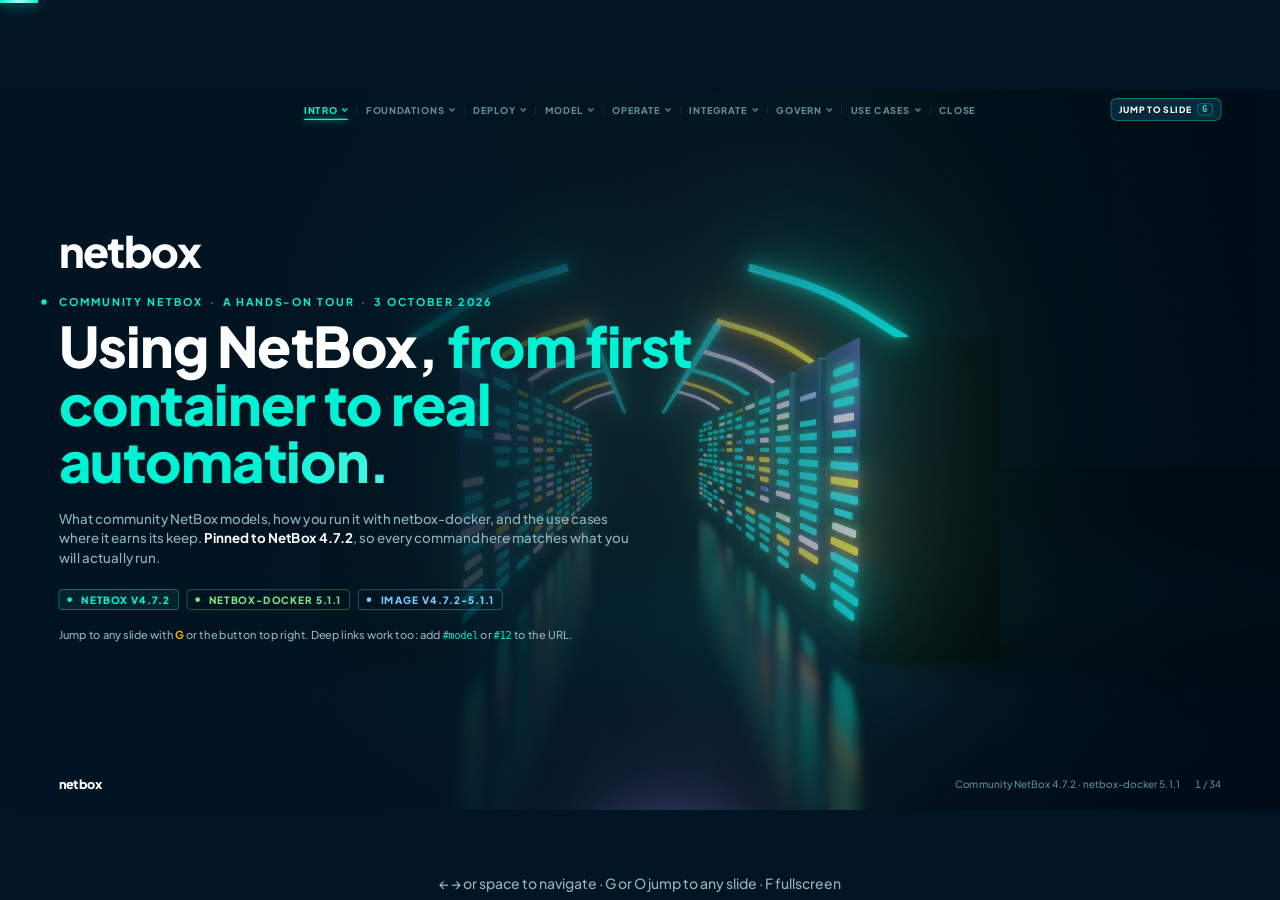
==== commit f2eda3c6: "Animate the 3D images and add motion across the slides 3D loops - The six Blender images are now sea" ====
--- a/index.html
+++ b/index.html
@@ -223,7 +223,7 @@
   .ovg em{font-style:normal;color:var(--teal);margin-right:10px}
 
   /* ---- deck additions (community NetBox deck) ---- */
-  .s-title .bgimg{position:absolute;inset:0;background:var(--bg) url(assets/renders/hero.webp) center/cover no-repeat}
+  .s-title .bgimg{position:absolute;inset:0;background:var(--bg) center/cover no-repeat}
   .s-title .bgimg::after{content:"";position:absolute;inset:0;background:linear-gradient(90deg,rgba(0,20,35,.96) 0%,rgba(0,20,35,.82) 38%,rgba(0,20,35,.15) 75%,rgba(0,20,35,.35) 100%)}
   .s-title>*:not(.bgimg):not(.footer){position:relative;z-index:1}
   .s-title .vchips{display:flex;gap:12px;flex-wrap:wrap;margin-top:34px}
@@ -273,6 +273,89 @@
   /* plain text wordmark, no logo artwork */
   .footer .brand{display:flex;align-items:center;gap:18px}
   .titlemark{font-size:64px;font-weight:800;letter-spacing:-.035em;line-height:1;margin-bottom:34px}
+
+  /* ---- motion: video loops ---- */
+  .bgimg video,.shot video{position:absolute;inset:0;width:100%;height:100%;object-fit:cover;display:block}
+  .shot figcaption{z-index:2}
+  .s-title .bgimg{background:var(--bg) center/cover no-repeat}
+  .s-title .bgimg{z-index:0}
+  .s-title .bgimg::after{z-index:1}
+  .s-title .footer{z-index:2}
+
+  /* ---- motion: ambient and entrance. Subtle by design, and all of it off for reduced motion ---- */
+  @keyframes rise{from{opacity:0;transform:translateY(14px)}to{opacity:1;transform:none}}
+  @keyframes fadein{from{opacity:0}to{opacity:1}}
+  @keyframes drift{0%{transform:translate(-3%,-2%) scale(1)}100%{transform:translate(3%,2%) scale(1.08)}}
+  @keyframes ping{0%{box-shadow:0 0 0 0 rgba(0,242,212,.55)}70%,100%{box-shadow:0 0 0 9px rgba(0,242,212,0)}}
+  @keyframes breathe{0%,100%{box-shadow:0 0 0 rgba(0,242,212,0);border-color:var(--line-strong)}50%{box-shadow:0 0 26px rgba(0,242,212,.16);border-color:rgba(0,242,212,.85)}}
+  @keyframes chipglow{0%,100%{box-shadow:0 0 0 rgba(0,242,212,0)}50%{box-shadow:0 0 14px rgba(0,242,212,.28)}}
+  @keyframes heroglow{0%,100%{box-shadow:0 0 22px rgba(0,242,212,.12)}50%{box-shadow:0 0 44px rgba(0,242,212,.3)}}
+  @keyframes sheen{from{background-position:100% 0}to{background-position:0% 0}}
+  @keyframes progsheen{from{background-position:0 0}to{background-position:200% 0}}
+  @keyframes gridmove{to{background-position:26px 26px}}
+  @keyframes nudge{0%,100%{transform:translateY(-50%) rotate(45deg) translate(0,0);opacity:.55}50%{transform:translateY(-50%) rotate(45deg) translate(3px,-3px);opacity:1}}
+  @keyframes stepglow{0%,22%,100%{border-color:var(--line);box-shadow:none}7%,15%{border-color:var(--teal);box-shadow:0 0 24px rgba(0,242,212,.18)}}
+  @keyframes blinkcaret{0%,49%{opacity:1}50%,100%{opacity:0}}
+  @keyframes linein{from{opacity:0;transform:translateX(-8px)}to{opacity:1;transform:none}}
+  @keyframes scan{0%{top:-2.2em}100%{top:100%}}
+  @keyframes markglow{0%,100%{text-shadow:0 0 0 rgba(0,242,212,0)}50%{text-shadow:0 0 30px rgba(0,242,212,.45)}}
+  @keyframes floaty{0%,100%{transform:translateY(0)}50%{transform:translateY(-4px)}}
+
+  .stage::before{content:"";position:absolute;inset:-20%;pointer-events:none;
+    background:radial-gradient(620px 420px at 18% 28%,rgba(0,242,212,.07),transparent 70%),radial-gradient(760px 520px at 82% 72%,rgba(179,157,255,.05),transparent 70%);
+    animation:drift 30s ease-in-out infinite alternate}
+
+  .slide.active .eyebrow{animation:rise .6s cubic-bezier(.2,.7,.2,1) both}
+  .slide.active h1{animation:rise .7s .08s cubic-bezier(.2,.7,.2,1) both}
+  .slide.active .lede,.slide.active .vchips{animation:rise .7s .22s cubic-bezier(.2,.7,.2,1) both}
+  .slide.active .where{animation:fadein .8s .5s both}
+  .slide.active h1 .accent{background:linear-gradient(100deg,var(--teal) 35%,#d6fff9 50%,var(--teal) 65%) 100% 0/250% 100% no-repeat;-webkit-background-clip:text;background-clip:text;-webkit-text-fill-color:transparent;animation:sheen 1.9s .55s ease-out both}
+
+  .eyebrow{position:relative}
+  .eyebrow::before{content:"";position:absolute;left:-26px;top:50%;margin-top:-4px;width:8px;height:8px;border-radius:50%;background:var(--teal);animation:ping 2.6s ease-out infinite}
+
+  .prog{background:linear-gradient(90deg,var(--teal),#a6fff1 25%,var(--teal) 50%,#a6fff1 75%,var(--teal));background-size:200% 100%;animation:progsheen 5s linear infinite}
+  .card.hl{animation:breathe 5s ease-in-out infinite}
+  .st.ok{animation:chipglow 3.4s ease-in-out infinite}
+  .vchips .st::before{content:"";display:inline-block;width:7px;height:7px;border-radius:50%;background:currentColor;margin-right:8px;animation:ping 2.6s ease-out infinite}
+  .vchips .st:nth-child(2),.vchips .st:nth-child(2)::before{animation-delay:.5s}
+  .vchips .st:nth-child(3),.vchips .st:nth-child(3)::before{animation-delay:1s}
+  .titlemark{animation:markglow 5s ease-in-out infinite}
+  .card.go:hover{transform:translateY(-3px)}
+  a.nb::after{display:inline-block;transition:transform .2s}
+  a.nb:hover::after{transform:translate(2px,-2px)}
+
+  .slide.active .tbl .tr{animation:rise .5s both}
+  .tbl .tr:nth-child(1){animation-delay:.06s!important}.tbl .tr:nth-child(2){animation-delay:.12s!important}.tbl .tr:nth-child(3){animation-delay:.18s!important}
+  .tbl .tr:nth-child(4){animation-delay:.24s!important}.tbl .tr:nth-child(5){animation-delay:.3s!important}.tbl .tr:nth-child(6){animation-delay:.36s!important}
+  .tbl .tr:nth-child(7){animation-delay:.42s!important}.tbl .tr:nth-child(8){animation-delay:.48s!important}.tbl .tr:nth-child(9){animation-delay:.54s!important}
+
+  .dia::before{animation:gridmove 28s linear infinite}
+  .nd.hero{animation:heroglow 4.2s ease-in-out infinite}
+  .dia svg.e circle.pk{fill:var(--teal);filter:drop-shadow(0 0 5px var(--teal))}
+  .dia svg.e circle.pk.y{fill:var(--yellow);filter:drop-shadow(0 0 5px var(--yellow))}
+  .dia svg.e circle.pk.r{fill:var(--red);filter:drop-shadow(0 0 5px var(--red))}
+  .dia svg.e circle.pk.v{fill:var(--violet);filter:drop-shadow(0 0 5px var(--violet))}
+
+  .flow .fs + .fs::before{animation:nudge 1.9s ease-in-out infinite}
+  .flow .fs:nth-child(3)::before{animation-delay:.25s}.flow .fs:nth-child(4)::before{animation-delay:.5s}
+  .flow .fs:nth-child(5)::before{animation-delay:.75s}.flow .fs:nth-child(6)::before{animation-delay:1s}
+  .flow .fs:not(.bad):not(.part){animation:stepglow 7s ease-in-out infinite}
+  .flow .fs:nth-child(2){animation-delay:1.1s!important}.flow .fs:nth-child(3){animation-delay:2.2s!important}
+  .flow .fs:nth-child(4){animation-delay:3.3s!important}.flow .fs:nth-child(5){animation-delay:4.4s!important}.flow .fs:nth-child(6){animation-delay:5.5s!important}
+
+  .code pre{position:relative}
+  .code pre .ln:last-child::after{content:"\258C";color:var(--teal);margin-left:2px;animation:blinkcaret 1.1s steps(1) infinite}
+  .code .ln{display:block;min-height:1.55em}
+  .code[data-in].vis .ln,.slide.active .code:not([data-in]) .ln{animation:linein .45s calc(var(--i) * 45ms + .3s) both}
+  .tree{position:relative;overflow:hidden}
+  .tree::after{content:"";position:absolute;left:0;right:0;top:-2.2em;height:2em;background:linear-gradient(180deg,transparent,rgba(0,242,212,.07),transparent);animation:scan 6.5s linear infinite;pointer-events:none}
+
+  @media (prefers-reduced-motion:reduce){
+    *,*::before,*::after{animation:none!important;transition:none!important}
+    .bgimg video,.shot video{display:none}
+    .dia svg.e circle.pk{display:none}
+  }
 </style>
 </head>
 <body>
@@ -283,7 +366,7 @@
 <button class="jumpbtn" id="jumpbtn" type="button">Jump to slide <kbd>G</kbd></button>
 <!-- ============================================================ 1 TITLE -->
 <section class="slide s-title active" id="title" data-title="Title" data-topic="Intro">
-  <div class="bgimg" role="img" aria-label="A data centre aisle rendered in Blender, racks lit in teal and amber with glowing overhead cabling"></div>
+  <div class="bgimg" style="background-image:url(assets/renders/hero.jpg)" role="img" aria-label="A data centre aisle rendered in Blender, racks lit in teal and amber with glowing overhead cabling"><video class="loop" muted loop playsinline preload="auto" poster="assets/renders/hero.jpg"><source src="assets/renders/hero.mp4" type="video/mp4"></video></div>
   <div class="titlemark">netbox</div>
   <div class="eyebrow">Community NetBox<span class="sep">&middot;</span>A hands-on tour<span class="sep">&middot;</span>3 October 2026</div>
   <h1>Using NetBox, <span class="accent">from first container to real automation.</span></h1>
@@ -393,7 +476,7 @@
         <p class="note" data-in="3">From 4.7 the nested group models (regions, locations, device roles and more) are stored with PostgreSQL <code>ltree</code> rather than django-mptt. Plugin authors need to know. Everyone else just gets faster tree queries.</p>
         <div class="where">source: <a class="lk" target="_blank" href="https://netboxlabs.com/docs/netbox/features/">NetBox features overview</a></div>
       </div>
-      <figure class="shot" style="background-image:url(assets/renders/datamodel.webp)" role="img" aria-label="Five glowing tiers stacked like a pyramid, from region at the bottom to device at the top"><figcaption>Region, site, location, rack, device. Each tier narrows to the thing you rack.</figcaption></figure>
+      <figure class="shot" style="background-image:url(assets/renders/datamodel.jpg)" role="img" aria-label="Five glowing tiers stacked like a pyramid, from region at the bottom to device at the top"><video class="loop" muted loop playsinline preload="auto" poster="assets/renders/datamodel.jpg"><source src="assets/renders/datamodel.mp4" type="video/mp4"></video><figcaption>Region, site, location, rack, device. Each tier narrows to the thing you rack.</figcaption></figure>
     </div>
   </div>
   <div class="footer"><div class="brand"><div class="wordmark">netbox</div></div><div class="right"><span>Community NetBox 4.7.2 &middot; netbox-docker 5.1.1</span><div class="num"></div></div></div>
@@ -442,7 +525,7 @@
         <p class="note">Give it a few minutes on first start while the database migrates. Then open <code>http://localhost:8000/</code>. The override example maps host port 8000 to the container's 8080.</p>
         <p class="note">Restarting from an empty database a lot? Set the <code>SUPERUSER_*</code> variables in the override file instead of running <code>createsuperuser</code> by hand.</p>
       </div>
-      <figure class="shot" style="background-image:url(assets/renders/containers.webp)" role="img" aria-label="A glowing plinth carrying a large central block with a database cylinder, a cache cube and a worker block linked to it"><figcaption>NetBox in the middle, its database, cache and worker around it.</figcaption></figure>
+      <figure class="shot" style="background-image:url(assets/renders/containers.jpg)" role="img" aria-label="A glowing plinth carrying a large central block with a database cylinder, a cache cube and a worker block linked to it"><video class="loop" muted loop playsinline preload="auto" poster="assets/renders/containers.jpg"><source src="assets/renders/containers.mp4" type="video/mp4"></video><figcaption>NetBox in the middle, its database, cache and worker around it.</figcaption></figure>
     </div>
     <div class="where">source: <a class="lk" target="_blank" href="https://github.com/netbox-community/netbox-docker#quickstart">netbox-docker README, Quickstart</a> &middot; <a class="lk" target="_blank" href="https://github.com/netbox-community/netbox-docker/wiki/Getting-Started">Getting Started wiki</a></div>
   </div>
@@ -588,7 +671,7 @@
         </div>
         <div class="where">source: <a class="lk" target="_blank" href="https://netboxlabs.com/docs/netbox/features/ipam">IPAM features</a> &middot; example addresses are private-range illustrations</div>
       </div>
-      <figure class="shot" style="background-image:url(assets/renders/ipam.webp)" role="img" aria-label="A grid of glowing towers viewed from above, teal for moderately used and amber for heavily used, like a city of address blocks"><figcaption>An address plan as a city. Taller and amber means fuller.</figcaption></figure>
+      <figure class="shot" style="background-image:url(assets/renders/ipam.jpg)" role="img" aria-label="A grid of glowing towers viewed from above, teal for moderately used and amber for heavily used, like a city of address blocks"><video class="loop" muted loop playsinline preload="auto" poster="assets/renders/ipam.jpg"><source src="assets/renders/ipam.mp4" type="video/mp4"></video><figcaption>An address plan as a city. Taller and amber means fuller.</figcaption></figure>
     </div>
   </div>
   <div class="footer"><div class="brand"><div class="wordmark">netbox</div></div><div class="right"><span>Community NetBox 4.7.2 &middot; netbox-docker 5.1.1</span><div class="num"></div></div></div>
@@ -615,7 +698,7 @@
   <h1>Know every circuit, who supplies it, <span class="accent">and where it lands.</span></h1>
   <div class="body">
     <div class="split rev">
-      <figure class="shot" style="background-image:url(assets/renders/globe.webp)" role="img" aria-label="A wireframe globe with amber arcs connecting glowing site markers around the world"><figcaption>Sites around the world, joined by the circuits that connect them.</figcaption></figure>
+      <figure class="shot" style="background-image:url(assets/renders/globe.jpg)" role="img" aria-label="A wireframe globe with amber arcs connecting glowing site markers around the world"><video class="loop" muted loop playsinline preload="auto" poster="assets/renders/globe.jpg"><source src="assets/renders/globe.mp4" type="video/mp4"></video><figcaption>Sites around the world, joined by the circuits that connect them.</figcaption></figure>
       <div class="col">
         <div class="tbl tight" data-in="1">
           <div class="tr h c2" style="grid-template-columns:250px 1fr"><div>Object</div><div>Role</div></div>
@@ -788,7 +871,7 @@
   <h1>NetBox sits in the middle. <span class="accent">Other tools read it, feed it and react to it.</span></h1>
   <div class="body">
     <div class="split rev">
-      <figure class="shot" style="background-image:url(assets/renders/hub.webp)" role="img" aria-label="A glowing teal cube in the centre linked by curved cables to eight coloured shapes arranged in a ring"><figcaption>One source of truth, many consumers.</figcaption></figure>
+      <figure class="shot" style="background-image:url(assets/renders/hub.jpg)" role="img" aria-label="A glowing teal cube in the centre linked by curved cables to eight coloured shapes arranged in a ring"><video class="loop" muted loop playsinline preload="auto" poster="assets/renders/hub.jpg"><source src="assets/renders/hub.mp4" type="video/mp4"></video><figcaption>One source of truth, many consumers.</figcaption></figure>
       <div class="col">
         <div class="card hl" data-in="1"><h3>Read from it</h3><p>Build inventories, render configs and populate dashboards from intended state, over REST or GraphQL.</p></div>
         <div class="card" data-in="2"><h3>Feed it</h3><p>Load what you already know from spreadsheets, a hypervisor, a cloud account or a CMDB, using the API or a script. NetBox stores it. It does not collect it.</p></div>
@@ -1217,6 +1300,46 @@
   if (i >= 0 && i !== cur) go(i);
 });
 
+/* ---- motion ---- */
+const reduceMotion = matchMedia('(prefers-reduced-motion: reduce)').matches;
+
+// Code blocks: one span per line, so lines can settle in one after another
+document.querySelectorAll('.code pre').forEach(pre => {
+  pre.innerHTML = pre.innerHTML.split('\n').map((l, i) => `<span class="ln" style="--i:${i}">${l}</span>`).join('');
+});
+
+// Diagram edges: a bead of light travels each connector, out of step with its neighbours
+const SVGNS = 'http://www.w3.org/2000/svg';
+const drawEdges = edges;
+edges = function(el){
+  drawEdges(el);
+  if (reduceMotion) return;
+  el.querySelectorAll('.dia svg.e').forEach(svg => {
+    svg.querySelectorAll('path').forEach((p, i) => {
+      const c = document.createElementNS(SVGNS, 'circle');
+      c.setAttribute('r', '4.5'); c.setAttribute('class', 'pk ' + (p.getAttribute('class') || ''));
+      const a = document.createElementNS(SVGNS, 'animateMotion');
+      a.setAttribute('dur', (2.8 + (i % 3) * 0.6) + 's'); a.setAttribute('repeatCount', 'indefinite');
+      a.setAttribute('begin', (-i * 0.9) + 's'); a.setAttribute('path', p.getAttribute('d'));
+      c.appendChild(a); svg.appendChild(c);
+    });
+  });
+};
+
+// Video loops: all preload (about 2.7 MB in total), only the slide in view plays
+const loops = [...document.querySelectorAll('video.loop')];
+loops.forEach(v => { v.muted = true; v.loop = true; v.playsInline = true; });
+function syncVideo(){
+  loops.forEach(v => {
+    const i = slides.indexOf(v.closest('.slide'));
+    if (reduceMotion) return;
+    if (i === cur) { const pr = v.play(); if (pr && pr.catch) pr.catch(() => {}); }
+    else if (!v.paused) v.pause();
+  });
+}
+const paintSlide = paint;
+paint = function(){ paintSlide(); syncVideo(); };
+
   const hs = location.hash.slice(1), hi = isNaN(+hs) ? slides.findIndex(s => s.id === hs) : +hs - 1;
   go(hi < 0 || isNaN(hi) ? 0 : hi);
 })();
